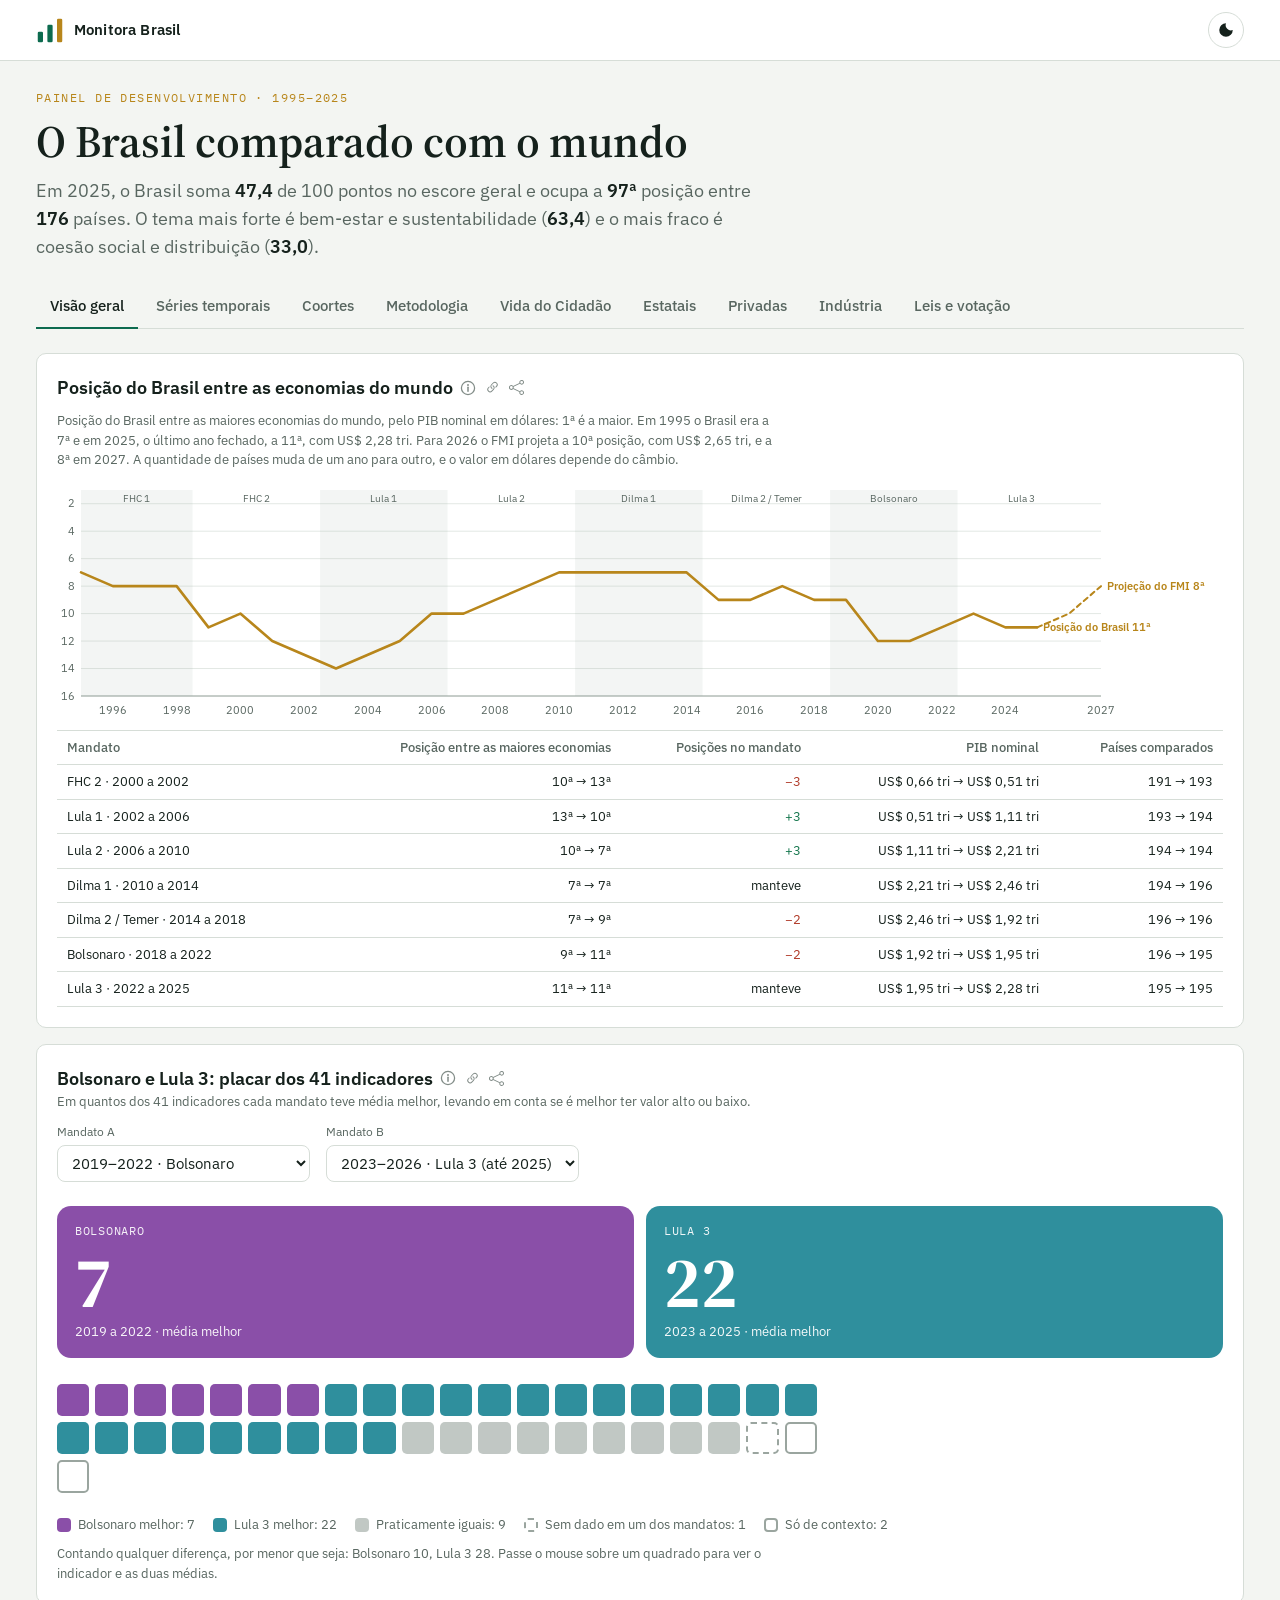
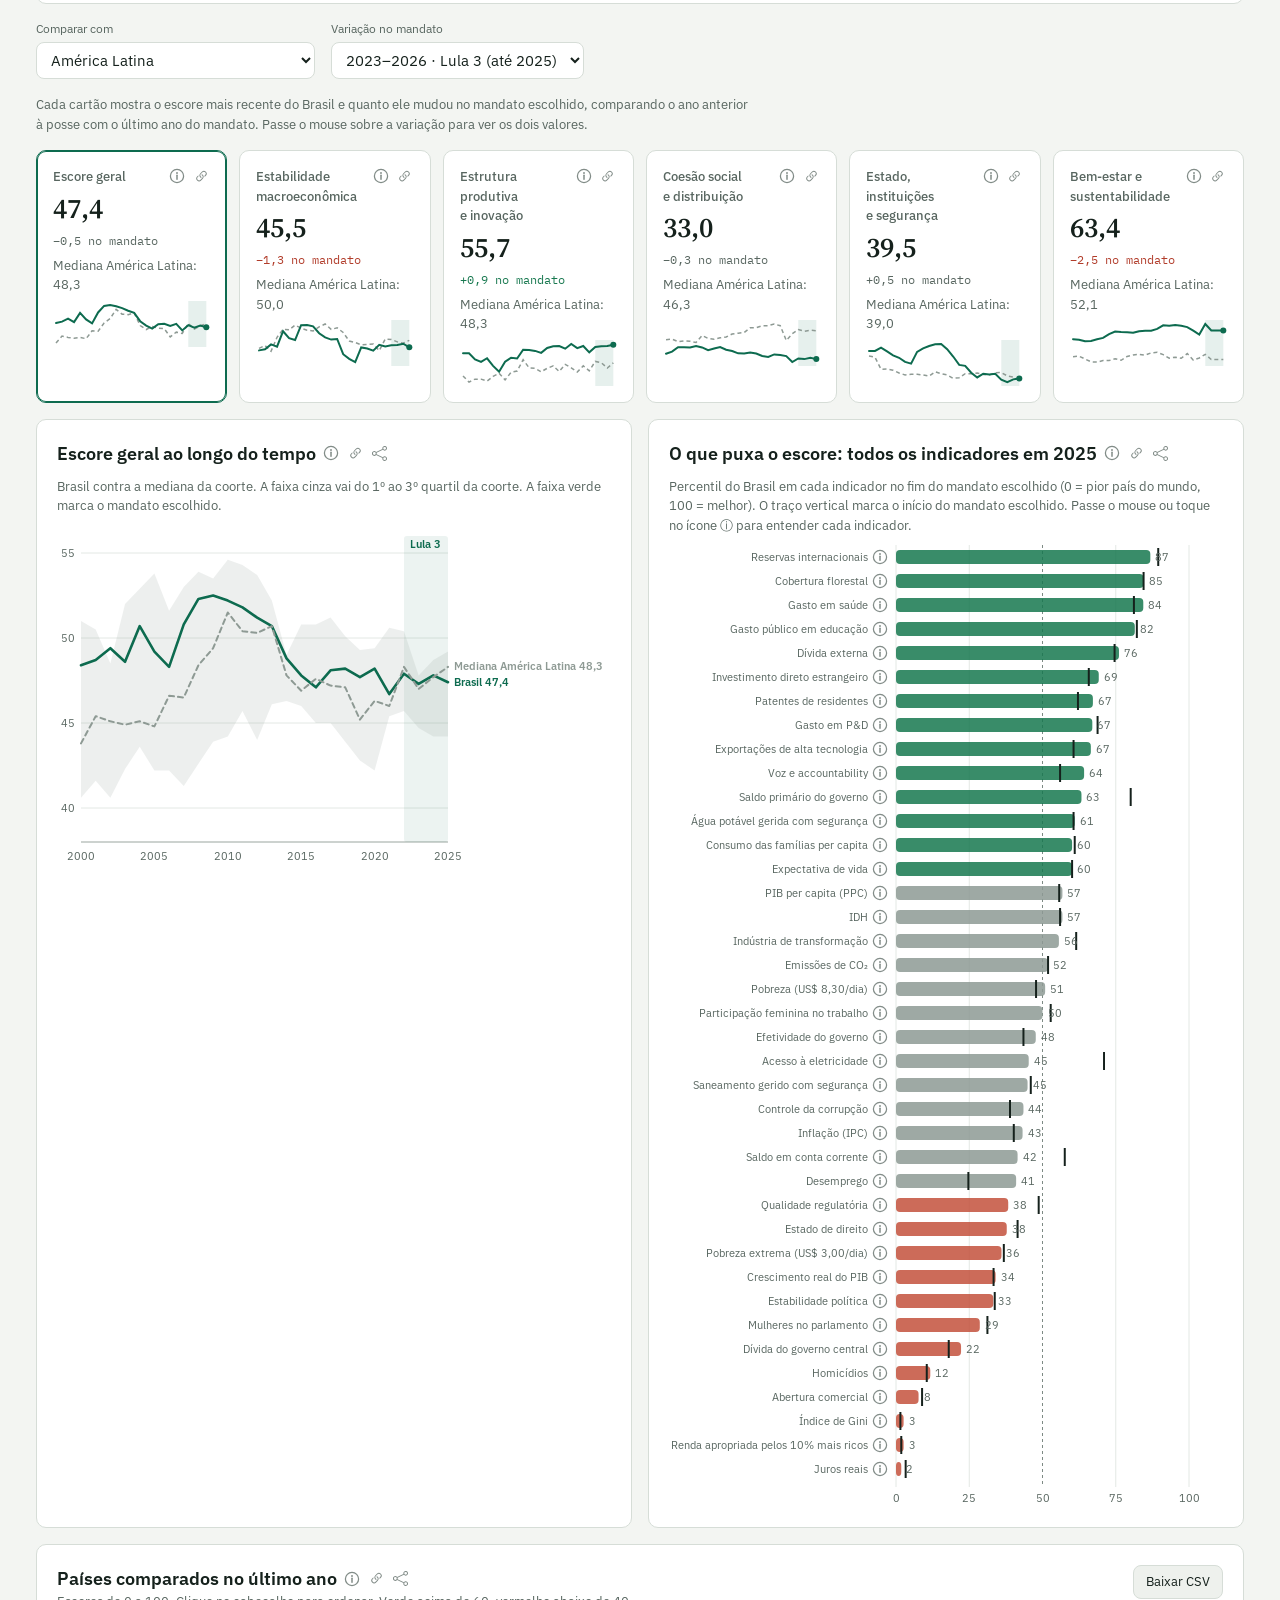
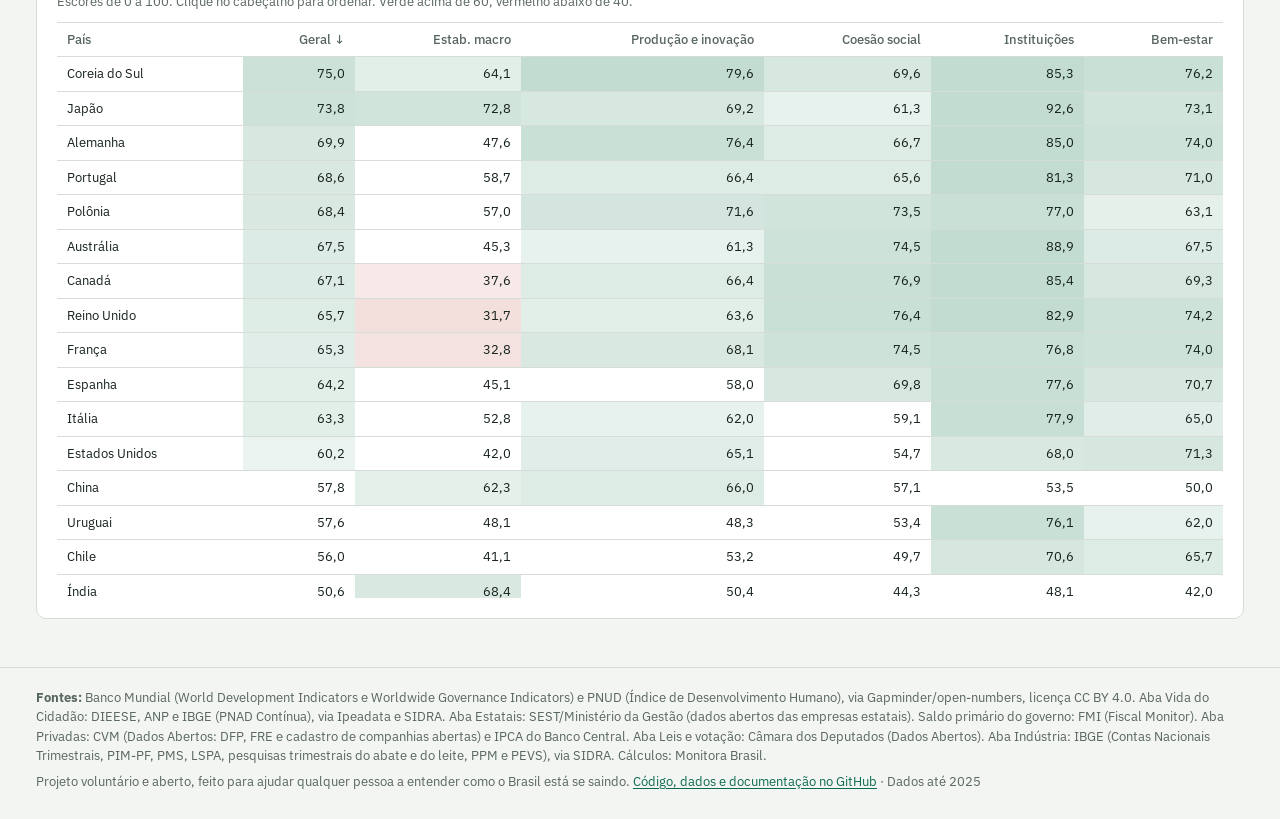
==== site/index.html @ 1fb879a5 "Leis e votação: clicar no nome do projeto também atualiza o cartão de votos (1.39.4) Co-Authored-By:" ====
<!doctype html>
<html lang="pt-BR">
<head>
  <meta charset="utf-8">
  <!-- Google tag (gtag.js) -->
  <script async src="https://www.googletagmanager.com/gtag/js?id=G-8GFHJSPY8T"></script>
  <script>
    window.dataLayer = window.dataLayer || [];
    function gtag(){dataLayer.push(arguments);}
    gtag('js', new Date());

    gtag('config', 'G-8GFHJSPY8T');
  </script>
  <meta name="viewport" content="width=device-width, initial-scale=1">
  <title>Monitora Brasil</title>
  <meta name="description" content="O Brasil comparado com o mundo em 41 indicadores econômicos, sociais, institucionais e ambientais, de 1995 a 2025, com escores por tema, coortes de países e comparação entre mandatos.">
  <meta property="og:title" content="Monitora Brasil">
  <meta property="og:description" content="O Brasil comparado com o mundo em 41 indicadores, de 1995 a 2025.">
  <meta property="og:type" content="website">
  <meta name="theme-color" content="#f3f5f2" media="(prefers-color-scheme: light)">
  <meta name="theme-color" content="#101614" media="(prefers-color-scheme: dark)">
  <link rel="icon" href="assets/favicon.svg" type="image/svg+xml">
  <link rel="preconnect" href="https://fonts.googleapis.com">
  <link rel="preconnect" href="https://fonts.gstatic.com" crossorigin>
  <link rel="stylesheet" href="https://fonts.googleapis.com/css2?family=IBM+Plex+Mono:wght@400;500&family=IBM+Plex+Sans:wght@400;500;600&family=Source+Serif+4:opsz,wght@8..60,400;8..60,600&display=swap">
  <link rel="stylesheet" href="assets/css/styles.css?v=1.39.4">
</head>
<body>
  <a class="skip" href="#conteudo">Pular para o conteúdo</a>

  <header class="topo">
    <div class="wrap topo-in">
      <a class="marca" href="./" aria-label="Monitora Brasil, início">
        <svg viewBox="0 0 32 32" width="28" height="28" aria-hidden="true"><rect x="2" y="18" width="6" height="12" rx="1.5"/><rect x="13" y="10" width="6" height="20" rx="1.5"/><rect x="24" y="3" width="6" height="27" rx="1.5"/></svg>
        <span>Monitora Brasil</span>
      </a>
      <div class="topo-acoes">
        <button class="tema-btn" id="tema-btn" type="button" aria-label="Alternar tema claro e escuro">
          <svg viewBox="0 0 24 24" width="18" height="18" aria-hidden="true"><path d="M12 3a9 9 0 1 0 9 9 7 7 0 0 1-9-9z"/></svg>
        </button>
      </div>
    </div>
  </header>

  <main id="conteudo" class="wrap">
    <section class="abertura" aria-labelledby="titulo">
      <p class="sobretitulo">Painel de desenvolvimento · 1995–2025</p>
      <h1 id="titulo">O Brasil comparado com o mundo</h1>
      <p class="resumo" id="resumo" aria-live="polite"><span class="esqueleto" style="width:32ch"></span></p>
    </section>

    <nav class="abas" role="tablist" aria-label="Seções do painel">
      <button class="aba" role="tab" id="aba-visao" aria-controls="visao" data-page="visao" aria-selected="true">Visão geral</button>
      <button class="aba" role="tab" id="aba-series" aria-controls="series" data-page="series" aria-selected="false">Séries temporais</button>
      <button class="aba" role="tab" id="aba-coortes" aria-controls="coortes" data-page="coortes" aria-selected="false">Coortes</button>
      <button class="aba" role="tab" id="aba-metodo" aria-controls="metodo" data-page="metodo" aria-selected="false">Metodologia</button>
      <button class="aba" role="tab" id="aba-vida" aria-controls="vida" data-page="vida" aria-selected="false">Vida do Cidadão</button>
      <button class="aba" role="tab" id="aba-estatais" aria-controls="estatais" data-page="estatais" aria-selected="false">Estatais</button>
      <button class="aba" role="tab" id="aba-empresas" aria-controls="empresas" data-page="empresas" aria-selected="false">Privadas</button>
      <button class="aba" role="tab" id="aba-industria" aria-controls="industria" data-page="industria" aria-selected="false">Indústria</button>
      <button class="aba" role="tab" id="aba-leis" aria-controls="leis" data-page="leis" aria-selected="false">Leis e votação</button>
    </nav>

    <div class="erro" id="erro" hidden role="alert"></div>

    <!-- VISÃO GERAL -->
    <section class="pagina" id="visao" role="tabpanel" aria-labelledby="aba-visao">
      <article class="card" id="posicao" data-ctx="nenhum">
        <div class="titulo-info"><h2>Posição do Brasil entre as economias do mundo</h2><button class="info-btn" type="button" data-info-card="posicao" aria-label="Como ler: posição do Brasil entre as economias do mundo"><svg class="ico-info" viewBox="0 0 16 16" width="16" height="16" aria-hidden="true" focusable="false"><circle cx="8" cy="8" r="6.6" fill="none" stroke="currentColor" stroke-width="1.25"/><path d="M8 7.3v3.9" stroke="currentColor" stroke-width="1.5" stroke-linecap="round"/><circle cx="8" cy="4.95" r=".95" fill="currentColor"/></svg></button><button class="info-btn fonte-btn" type="button" data-fonte="economias" aria-label="Fonte original dos dados"><svg class="ico-link" xmlns="http://www.w3.org/2000/svg" width="16" height="16" fill="currentColor" viewBox="0 0 16 16" aria-hidden="true" focusable="false"><path d="M4.715 6.542 3.343 7.914a3 3 0 1 0 4.243 4.243l1.828-1.829A3 3 0 0 0 8.586 5.5L8 6.086a1 1 0 0 0-.154.199 2 2 0 0 1 .861 3.337L6.88 11.45a2 2 0 1 1-2.83-2.83l.793-.792a4 4 0 0 1-.128-1.287z"/><path d="M6.586 4.672A3 3 0 0 0 7.414 9.5l.775-.776a2 2 0 0 1-.896-3.346L9.12 3.55a2 2 0 1 1 2.83 2.83l-.793.792c.112.42.155.855.128 1.287l1.372-1.372a3 3 0 1 0-4.243-4.243z"/></svg></button></div>
        <p class="nota" id="pos-nota"></p>
                <div class="grafico" id="pos-chart-econ"></div>
        <div class="tabela-box">
          <table id="pos-table">
            <thead><tr>
              <th scope="col">Mandato</th>
              <th scope="col">Posição entre as maiores economias</th><th scope="col">Posições no mandato</th>
              <th scope="col">PIB nominal</th>
              <th scope="col" class="some-p">Países comparados</th>
            </tr></thead>
            <tbody></tbody>
          </table>
        </div>
      </article>

      <article class="card placar" id="placar" data-ctx="proprio">
        <div class="card-topo">
          <div>
            <div class="titulo-info"><h2 id="pl-titulo">Placar entre mandatos</h2><button class="info-btn" type="button" data-info-card="placar" aria-label="Como ler: placar entre mandatos"><svg class="ico-info" viewBox="0 0 16 16" width="16" height="16" aria-hidden="true" focusable="false"><circle cx="8" cy="8" r="6.6" fill="none" stroke="currentColor" stroke-width="1.25"/><path d="M8 7.3v3.9" stroke="currentColor" stroke-width="1.5" stroke-linecap="round"/><circle cx="8" cy="4.95" r=".95" fill="currentColor"/></svg></button><button class="info-btn fonte-btn" type="button" data-fonte="bases" aria-label="Fonte original dos dados"><svg class="ico-link" xmlns="http://www.w3.org/2000/svg" width="16" height="16" fill="currentColor" viewBox="0 0 16 16" aria-hidden="true" focusable="false"><path d="M4.715 6.542 3.343 7.914a3 3 0 1 0 4.243 4.243l1.828-1.829A3 3 0 0 0 8.586 5.5L8 6.086a1 1 0 0 0-.154.199 2 2 0 0 1 .861 3.337L6.88 11.45a2 2 0 1 1-2.83-2.83l.793-.792a4 4 0 0 1-.128-1.287z"/><path d="M6.586 4.672A3 3 0 0 0 7.414 9.5l.775-.776a2 2 0 0 1-.896-3.346L9.12 3.55a2 2 0 1 1 2.83 2.83l-.793.792c.112.42.155.855.128 1.287l1.372-1.372a3 3 0 1 0-4.243-4.243z"/></svg></button></div>
            <p class="nota" id="pl-sub">Em quantos dos 41 indicadores cada mandato teve média melhor, levando em conta se é melhor ter valor alto ou baixo.</p>
          </div>
          <div class="controles">
            <label class="ctl">Mandato A <select id="pl-a"></select></label>
            <label class="ctl">Mandato B <select id="pl-b"></select></label>
          </div>
        </div>
        <p class="nota" id="pl-msg" hidden></p>
        <div class="placar-num" id="pl-num"></div>
        <div class="waffle" id="pl-waffle" role="list" aria-label="Os 41 indicadores, um quadrado para cada"></div>
        <div class="waffle-leg" id="pl-leg"></div>
        <p class="nota" id="pl-rodape"></p>
      </article>

      <div class="controles">
        <label class="ctl">Comparar com
          <select id="v-coorte"></select></label>
        <label class="ctl">Variação no mandato
          <select id="v-mandato"></select></label>
      </div>
      <p class="nota" id="v-nota">Cada cartão mostra o escore mais recente do Brasil e quanto ele mudou no mandato escolhido, comparando o ano anterior à posse com o último ano do mandato. Passe o mouse sobre a variação para ver os dois valores.</p>
      <div class="cartoes" id="cartoes"></div>
      <div class="grade2">
        <article class="card">
          <div class="titulo-info"><h2 id="ev-titulo">Escore ao longo do tempo</h2><button class="info-btn" type="button" data-info-card="evolucao" aria-label="Como ler: escore ao longo do tempo"><svg class="ico-info" viewBox="0 0 16 16" width="16" height="16" aria-hidden="true" focusable="false"><circle cx="8" cy="8" r="6.6" fill="none" stroke="currentColor" stroke-width="1.25"/><path d="M8 7.3v3.9" stroke="currentColor" stroke-width="1.5" stroke-linecap="round"/><circle cx="8" cy="4.95" r=".95" fill="currentColor"/></svg></button><button class="info-btn fonte-btn" type="button" data-fonte="tema" aria-label="Fonte original dos dados"><svg class="ico-link" xmlns="http://www.w3.org/2000/svg" width="16" height="16" fill="currentColor" viewBox="0 0 16 16" aria-hidden="true" focusable="false"><path d="M4.715 6.542 3.343 7.914a3 3 0 1 0 4.243 4.243l1.828-1.829A3 3 0 0 0 8.586 5.5L8 6.086a1 1 0 0 0-.154.199 2 2 0 0 1 .861 3.337L6.88 11.45a2 2 0 1 1-2.83-2.83l.793-.792a4 4 0 0 1-.128-1.287z"/><path d="M6.586 4.672A3 3 0 0 0 7.414 9.5l.775-.776a2 2 0 0 1-.896-3.346L9.12 3.55a2 2 0 1 1 2.83 2.83l-.793.792c.112.42.155.855.128 1.287l1.372-1.372a3 3 0 1 0-4.243-4.243z"/></svg></button></div>
          <p class="nota">Brasil contra a mediana da coorte. A faixa cinza vai do 1º ao 3º quartil da coorte. A faixa verde marca o mandato escolhido.</p>
          <div class="grafico alto" id="ev-chart"></div>
        </article>
        <article class="card">
          <div class="titulo-info"><h2 id="dc-titulo">O que puxa o escore</h2><button class="info-btn" type="button" data-info-card="decomp" aria-label="Como ler: o que puxa o escore"><svg class="ico-info" viewBox="0 0 16 16" width="16" height="16" aria-hidden="true" focusable="false"><circle cx="8" cy="8" r="6.6" fill="none" stroke="currentColor" stroke-width="1.25"/><path d="M8 7.3v3.9" stroke="currentColor" stroke-width="1.5" stroke-linecap="round"/><circle cx="8" cy="4.95" r=".95" fill="currentColor"/></svg></button><button class="info-btn fonte-btn" type="button" data-fonte="tema" aria-label="Fonte original dos dados"><svg class="ico-link" xmlns="http://www.w3.org/2000/svg" width="16" height="16" fill="currentColor" viewBox="0 0 16 16" aria-hidden="true" focusable="false"><path d="M4.715 6.542 3.343 7.914a3 3 0 1 0 4.243 4.243l1.828-1.829A3 3 0 0 0 8.586 5.5L8 6.086a1 1 0 0 0-.154.199 2 2 0 0 1 .861 3.337L6.88 11.45a2 2 0 1 1-2.83-2.83l.793-.792a4 4 0 0 1-.128-1.287z"/><path d="M6.586 4.672A3 3 0 0 0 7.414 9.5l.775-.776a2 2 0 0 1-.896-3.346L9.12 3.55a2 2 0 1 1 2.83 2.83l-.793.792c.112.42.155.855.128 1.287l1.372-1.372a3 3 0 1 0-4.243-4.243z"/></svg></button></div>
          <p class="nota">Percentil do Brasil em cada indicador no fim do mandato escolhido (0 = pior país do mundo, 100 = melhor). O traço vertical marca o início do mandato escolhido.<span class="so-tela"> Passe o mouse ou toque no ícone ⓘ para entender cada indicador.</span></p>
          <div class="grafico" id="dc-chart"></div>
        </article>
      </div>
      <article class="card" data-ctx="nenhum">
        <div class="card-topo">
          <div>
            <div class="titulo-info"><h2>Países comparados no último ano</h2><button class="info-btn" type="button" data-info-card="ranking" aria-label="Como ler: países comparados"><svg class="ico-info" viewBox="0 0 16 16" width="16" height="16" aria-hidden="true" focusable="false"><circle cx="8" cy="8" r="6.6" fill="none" stroke="currentColor" stroke-width="1.25"/><path d="M8 7.3v3.9" stroke="currentColor" stroke-width="1.5" stroke-linecap="round"/><circle cx="8" cy="4.95" r=".95" fill="currentColor"/></svg></button><button class="info-btn fonte-btn" type="button" data-fonte="bases" aria-label="Fonte original dos dados"><svg class="ico-link" xmlns="http://www.w3.org/2000/svg" width="16" height="16" fill="currentColor" viewBox="0 0 16 16" aria-hidden="true" focusable="false"><path d="M4.715 6.542 3.343 7.914a3 3 0 1 0 4.243 4.243l1.828-1.829A3 3 0 0 0 8.586 5.5L8 6.086a1 1 0 0 0-.154.199 2 2 0 0 1 .861 3.337L6.88 11.45a2 2 0 1 1-2.83-2.83l.793-.792a4 4 0 0 1-.128-1.287z"/><path d="M6.586 4.672A3 3 0 0 0 7.414 9.5l.775-.776a2 2 0 0 1-.896-3.346L9.12 3.55a2 2 0 1 1 2.83 2.83l-.793.792c.112.42.155.855.128 1.287l1.372-1.372a3 3 0 1 0-4.243-4.243z"/></svg></button></div>
            <p class="nota">Escores de 0 a 100.<span class="so-tela"> Clique no cabeçalho para ordenar.</span> Verde acima de 60, vermelho abaixo de 40.</p>
          </div>
          <button class="botao" type="button" id="csv-ranking">Baixar CSV</button>
        </div>
        <div class="tabela-box">
          <table id="rank-table">
            <thead><tr>
              <th data-sort="pais" scope="col"><button>País</button></th>
              <th data-sort="geral" scope="col"><button>Geral</button></th>
              <th data-sort="macro" scope="col"><button>Estab. macro</button></th>
              <th data-sort="prod" scope="col"><button>Produção e inovação</button></th>
              <th data-sort="social" scope="col"><button>Coesão social</button></th>
              <th data-sort="inst" scope="col"><button>Instituições</button></th>
              <th data-sort="bem" scope="col"><button>Bem-estar</button></th>
            </tr></thead>
            <tbody></tbody>
          </table>
        </div>
      </article>
    </section>

    <!-- SÉRIES -->
    <section class="pagina" id="series" role="tabpanel" aria-labelledby="aba-series" hidden>
      <div class="controles">
        <div class="ctl"><span class="ctl-rotulo"><label for="s-ind">Indicador</label><button class="info-btn" type="button" data-info-sel="s-ind" aria-label="O que é este indicador? Explicação em linguagem simples"><svg class="ico-info" viewBox="0 0 16 16" width="16" height="16" aria-hidden="true" focusable="false"><circle cx="8" cy="8" r="6.6" fill="none" stroke="currentColor" stroke-width="1.25"/><path d="M8 7.3v3.9" stroke="currentColor" stroke-width="1.5" stroke-linecap="round"/><circle cx="8" cy="4.95" r=".95" fill="currentColor"/></svg></button></span><select id="s-ind"></select></div>
        <label class="ctl">Faixa da coorte <select id="s-banda"></select></label>
        <label class="ctl">De <select id="s-y0"></select></label>
        <label class="ctl">Até <select id="s-y1"></select></label>
      </div>
      <div class="chips" id="s-paises" role="group" aria-label="Países no gráfico"></div>
      <article class="card">
        <div class="card-topo">
          <div>
            <div class="titulo-info"><h2 id="s-titulo">—</h2><button class="info-btn fonte-btn" type="button" data-fonte="ind" aria-label="Fonte original dos dados"><svg class="ico-link" xmlns="http://www.w3.org/2000/svg" width="16" height="16" fill="currentColor" viewBox="0 0 16 16" aria-hidden="true" focusable="false"><path d="M4.715 6.542 3.343 7.914a3 3 0 1 0 4.243 4.243l1.828-1.829A3 3 0 0 0 8.586 5.5L8 6.086a1 1 0 0 0-.154.199 2 2 0 0 1 .861 3.337L6.88 11.45a2 2 0 1 1-2.83-2.83l.793-.792a4 4 0 0 1-.128-1.287z"/><path d="M6.586 4.672A3 3 0 0 0 7.414 9.5l.775-.776a2 2 0 0 1-.896-3.346L9.12 3.55a2 2 0 1 1 2.83 2.83l-.793.792c.112.42.155.855.128 1.287l1.372-1.372a3 3 0 1 0-4.243-4.243z"/></svg></button><button class="info-btn" type="button" data-info-sel="s-ind" aria-label="O que é este indicador? Explicação em linguagem simples"><svg class="ico-info" viewBox="0 0 16 16" width="16" height="16" aria-hidden="true" focusable="false"><circle cx="8" cy="8" r="6.6" fill="none" stroke="currentColor" stroke-width="1.25"/><path d="M8 7.3v3.9" stroke="currentColor" stroke-width="1.5" stroke-linecap="round"/><circle cx="8" cy="4.95" r=".95" fill="currentColor"/></svg></button></div>
            <p class="nota" id="s-nota"></p>
          </div>
          <button class="botao" type="button" id="csv-serie">Baixar CSV</button>
        </div>
        <div class="grafico alto" id="s-chart"></div>
      </article>
      <article class="card">
        <div class="titulo-info"><h2>Comparar dois mandatos presidenciais</h2><button class="info-btn fonte-btn" type="button" data-fonte="ind" aria-label="Fonte original dos dados"><svg class="ico-link" xmlns="http://www.w3.org/2000/svg" width="16" height="16" fill="currentColor" viewBox="0 0 16 16" aria-hidden="true" focusable="false"><path d="M4.715 6.542 3.343 7.914a3 3 0 1 0 4.243 4.243l1.828-1.829A3 3 0 0 0 8.586 5.5L8 6.086a1 1 0 0 0-.154.199 2 2 0 0 1 .861 3.337L6.88 11.45a2 2 0 1 1-2.83-2.83l.793-.792a4 4 0 0 1-.128-1.287z"/><path d="M6.586 4.672A3 3 0 0 0 7.414 9.5l.775-.776a2 2 0 0 1-.896-3.346L9.12 3.55a2 2 0 1 1 2.83 2.83l-.793.792c.112.42.155.855.128 1.287l1.372-1.372a3 3 0 1 0-4.243-4.243z"/></svg></button></div>
        <p class="nota">Cada período é um mandato de quatro anos, de 1º de janeiro do ano seguinte à eleição até o fim do quarto ano. O mandato atual (2023–2026) usa os dados disponíveis até 2025. Tendência é a inclinação da reta de regressão no mandato, em unidades por ano. Para os outros países, os períodos seguem o calendário brasileiro.</p>
        <div class="controles">
          <label class="ctl">Mandato A <select id="p-a"></select></label>
          <label class="ctl">Mandato B <select id="p-b"></select></label>
        </div>
        <p class="nota" id="p-msg" hidden></p>
        <div class="tabela-box">
          <table id="per-table">
            <thead><tr>
              <th scope="col"><span class="th-info">País<button class="info-btn" type="button" data-info-card="p-pais" aria-label="O que é a coluna País?"><svg class="ico-info" viewBox="0 0 16 16" width="16" height="16" aria-hidden="true" focusable="false"><circle cx="8" cy="8" r="6.6" fill="none" stroke="currentColor" stroke-width="1.25"/><path d="M8 7.3v3.9" stroke="currentColor" stroke-width="1.5" stroke-linecap="round"/><circle cx="8" cy="4.95" r=".95" fill="currentColor"/></svg></button></span></th><th scope="col"><span class="th-info">Média A<button class="info-btn" type="button" data-info-card="p-media" aria-label="O que é a coluna Média A?"><svg class="ico-info" viewBox="0 0 16 16" width="16" height="16" aria-hidden="true" focusable="false"><circle cx="8" cy="8" r="6.6" fill="none" stroke="currentColor" stroke-width="1.25"/><path d="M8 7.3v3.9" stroke="currentColor" stroke-width="1.5" stroke-linecap="round"/><circle cx="8" cy="4.95" r=".95" fill="currentColor"/></svg></button></span></th><th scope="col"><span class="th-info">Média B<button class="info-btn" type="button" data-info-card="p-media" aria-label="O que é a coluna Média B?"><svg class="ico-info" viewBox="0 0 16 16" width="16" height="16" aria-hidden="true" focusable="false"><circle cx="8" cy="8" r="6.6" fill="none" stroke="currentColor" stroke-width="1.25"/><path d="M8 7.3v3.9" stroke="currentColor" stroke-width="1.5" stroke-linecap="round"/><circle cx="8" cy="4.95" r=".95" fill="currentColor"/></svg></button></span></th>
              <th scope="col"><span class="th-info"><span id="p-h-var">Variação</span><button class="info-btn" type="button" data-info-card="p-var" aria-label="O que é a coluna Variação?"><svg class="ico-info" viewBox="0 0 16 16" width="16" height="16" aria-hidden="true" focusable="false"><circle cx="8" cy="8" r="6.6" fill="none" stroke="currentColor" stroke-width="1.25"/><path d="M8 7.3v3.9" stroke="currentColor" stroke-width="1.5" stroke-linecap="round"/><circle cx="8" cy="4.95" r=".95" fill="currentColor"/></svg></button></span></th><th scope="col"><span class="th-info">Variação %<button class="info-btn" type="button" data-info-card="p-varpct" aria-label="O que é a coluna Variação %?"><svg class="ico-info" viewBox="0 0 16 16" width="16" height="16" aria-hidden="true" focusable="false"><circle cx="8" cy="8" r="6.6" fill="none" stroke="currentColor" stroke-width="1.25"/><path d="M8 7.3v3.9" stroke="currentColor" stroke-width="1.5" stroke-linecap="round"/><circle cx="8" cy="4.95" r=".95" fill="currentColor"/></svg></button></span></th>
              <th scope="col" class="some-p"><span class="th-info">Mediana B<button class="info-btn" type="button" data-info-card="p-mediana" aria-label="O que é a coluna Mediana B?"><svg class="ico-info" viewBox="0 0 16 16" width="16" height="16" aria-hidden="true" focusable="false"><circle cx="8" cy="8" r="6.6" fill="none" stroke="currentColor" stroke-width="1.25"/><path d="M8 7.3v3.9" stroke="currentColor" stroke-width="1.5" stroke-linecap="round"/><circle cx="8" cy="4.95" r=".95" fill="currentColor"/></svg></button></span></th><th scope="col" class="some-p"><span class="th-info">Desvio B<button class="info-btn" type="button" data-info-card="p-desvio" aria-label="O que é a coluna Desvio B?"><svg class="ico-info" viewBox="0 0 16 16" width="16" height="16" aria-hidden="true" focusable="false"><circle cx="8" cy="8" r="6.6" fill="none" stroke="currentColor" stroke-width="1.25"/><path d="M8 7.3v3.9" stroke="currentColor" stroke-width="1.5" stroke-linecap="round"/><circle cx="8" cy="4.95" r=".95" fill="currentColor"/></svg></button></span></th>
              <th scope="col" class="some-p"><span class="th-info">Tendência A<button class="info-btn" type="button" data-info-card="p-tend" aria-label="O que é a coluna Tendência A?"><svg class="ico-info" viewBox="0 0 16 16" width="16" height="16" aria-hidden="true" focusable="false"><circle cx="8" cy="8" r="6.6" fill="none" stroke="currentColor" stroke-width="1.25"/><path d="M8 7.3v3.9" stroke="currentColor" stroke-width="1.5" stroke-linecap="round"/><circle cx="8" cy="4.95" r=".95" fill="currentColor"/></svg></button></span></th><th scope="col"><span class="th-info">Tendência B<button class="info-btn" type="button" data-info-card="p-tend" aria-label="O que é a coluna Tendência B?"><svg class="ico-info" viewBox="0 0 16 16" width="16" height="16" aria-hidden="true" focusable="false"><circle cx="8" cy="8" r="6.6" fill="none" stroke="currentColor" stroke-width="1.25"/><path d="M8 7.3v3.9" stroke="currentColor" stroke-width="1.5" stroke-linecap="round"/><circle cx="8" cy="4.95" r=".95" fill="currentColor"/></svg></button></span></th>
            </tr></thead>
            <tbody></tbody>
          </table>
        </div>
      </article>
    </section>

    <!-- COORTES -->
    <section class="pagina" id="coortes" role="tabpanel" aria-labelledby="aba-coortes" hidden>
      <div class="controles">
        <div class="ctl"><span class="ctl-rotulo"><label for="c-ind">Indicador</label><button class="info-btn" type="button" data-info-sel="c-ind" aria-label="O que é este indicador? Explicação em linguagem simples"><svg class="ico-info" viewBox="0 0 16 16" width="16" height="16" aria-hidden="true" focusable="false"><circle cx="8" cy="8" r="6.6" fill="none" stroke="currentColor" stroke-width="1.25"/><path d="M8 7.3v3.9" stroke="currentColor" stroke-width="1.5" stroke-linecap="round"/><circle cx="8" cy="4.95" r=".95" fill="currentColor"/></svg></button></span><select id="c-ind"></select></div>
        <label class="ctl">Ano <select id="c-ano"></select></label>
      </div>

      <article class="card">
        <div class="titulo-info"><h2 id="c-titulo">—</h2><button class="info-btn" type="button" data-info-sel="c-ind" aria-label="O que é este indicador? Explicação em linguagem simples"><svg class="ico-info" viewBox="0 0 16 16" width="16" height="16" aria-hidden="true" focusable="false"><circle cx="8" cy="8" r="6.6" fill="none" stroke="currentColor" stroke-width="1.25"/><path d="M8 7.3v3.9" stroke="currentColor" stroke-width="1.5" stroke-linecap="round"/><circle cx="8" cy="4.95" r=".95" fill="currentColor"/></svg></button><button class="info-btn fonte-btn" type="button" data-fonte="ind" aria-label="Fonte original dos dados"><svg class="ico-link" xmlns="http://www.w3.org/2000/svg" width="16" height="16" fill="currentColor" viewBox="0 0 16 16" aria-hidden="true" focusable="false"><path d="M4.715 6.542 3.343 7.914a3 3 0 1 0 4.243 4.243l1.828-1.829A3 3 0 0 0 8.586 5.5L8 6.086a1 1 0 0 0-.154.199 2 2 0 0 1 .861 3.337L6.88 11.45a2 2 0 1 1-2.83-2.83l.793-.792a4 4 0 0 1-.128-1.287z"/><path d="M6.586 4.672A3 3 0 0 0 7.414 9.5l.775-.776a2 2 0 0 1-.896-3.346L9.12 3.55a2 2 0 1 1 2.83 2.83l-.793.792c.112.42.155.855.128 1.287l1.372-1.372a3 3 0 1 0-4.243-4.243z"/></svg></button></div>
        <p class="nota" id="c-sentido"></p>
        <div class="titulo-info sub"><h3>Posição do Brasil em cada grupo</h3><button class="info-btn" type="button" data-info-card="regua" aria-label="Como ler: posição do Brasil em cada grupo"><svg class="ico-info" viewBox="0 0 16 16" width="16" height="16" aria-hidden="true" focusable="false"><circle cx="8" cy="8" r="6.6" fill="none" stroke="currentColor" stroke-width="1.25"/><path d="M8 7.3v3.9" stroke="currentColor" stroke-width="1.5" stroke-linecap="round"/><circle cx="8" cy="4.95" r=".95" fill="currentColor"/></svg></button></div>
        <p class="nota">Cada barra é o Brasil comparado com um grupo: quantos países daquele grupo o Brasil supera neste indicador, levando em conta se é melhor ter valor alto ou baixo.</p>
        <div class="regua" id="c-regua"></div>
      </article>

      <article class="card">
        <div class="card-topo">
          <div>
            <div class="titulo-info"><h2 id="ct-titulo">Posição do Brasil ao longo do tempo</h2><button class="info-btn" type="button" data-info-card="tempo" aria-label="Como ler: posição do Brasil ao longo do tempo"><svg class="ico-info" viewBox="0 0 16 16" width="16" height="16" aria-hidden="true" focusable="false"><circle cx="8" cy="8" r="6.6" fill="none" stroke="currentColor" stroke-width="1.25"/><path d="M8 7.3v3.9" stroke="currentColor" stroke-width="1.5" stroke-linecap="round"/><circle cx="8" cy="4.95" r=".95" fill="currentColor"/></svg></button><button class="info-btn fonte-btn" type="button" data-fonte="ind" aria-label="Fonte original dos dados"><svg class="ico-link" xmlns="http://www.w3.org/2000/svg" width="16" height="16" fill="currentColor" viewBox="0 0 16 16" aria-hidden="true" focusable="false"><path d="M4.715 6.542 3.343 7.914a3 3 0 1 0 4.243 4.243l1.828-1.829A3 3 0 0 0 8.586 5.5L8 6.086a1 1 0 0 0-.154.199 2 2 0 0 1 .861 3.337L6.88 11.45a2 2 0 1 1-2.83-2.83l.793-.792a4 4 0 0 1-.128-1.287z"/><path d="M6.586 4.672A3 3 0 0 0 7.414 9.5l.775-.776a2 2 0 0 1-.896-3.346L9.12 3.55a2 2 0 1 1 2.83 2.83l-.793.792c.112.42.155.855.128 1.287l1.372-1.372a3 3 0 1 0-4.243-4.243z"/></svg></button></div>
            <p class="nota">Cada linha é o Brasil comparado com um grupo: a porcentagem dos países daquele grupo que o Brasil supera, ano a ano. Linha subindo, o Brasil ganhou posições; descendo, perdeu. Acima da linha tracejada (50%), está à frente da maioria do grupo. As faixas marcam os mandatos presidenciais.</p>
          </div>
          <div class="controles">
            <label class="ctl">De <select id="ct-y0"></select></label>
            <label class="ctl">Até <select id="ct-y1"></select></label>
          </div>
        </div>
        <div class="grafico" id="ct-chart"></div>
      </article>

      <article class="card">
        <div class="titulo-info"><h2>Os países de cada grupo</h2><button class="info-btn" type="button" data-info-card="pontos" aria-label="Como ler: os países de cada grupo"><svg class="ico-info" viewBox="0 0 16 16" width="16" height="16" aria-hidden="true" focusable="false"><circle cx="8" cy="8" r="6.6" fill="none" stroke="currentColor" stroke-width="1.25"/><path d="M8 7.3v3.9" stroke="currentColor" stroke-width="1.5" stroke-linecap="round"/><circle cx="8" cy="4.95" r=".95" fill="currentColor"/></svg></button><button class="info-btn fonte-btn" type="button" data-fonte="ind" aria-label="Fonte original dos dados"><svg class="ico-link" xmlns="http://www.w3.org/2000/svg" width="16" height="16" fill="currentColor" viewBox="0 0 16 16" aria-hidden="true" focusable="false"><path d="M4.715 6.542 3.343 7.914a3 3 0 1 0 4.243 4.243l1.828-1.829A3 3 0 0 0 8.586 5.5L8 6.086a1 1 0 0 0-.154.199 2 2 0 0 1 .861 3.337L6.88 11.45a2 2 0 1 1-2.83-2.83l.793-.792a4 4 0 0 1-.128-1.287z"/><path d="M6.586 4.672A3 3 0 0 0 7.414 9.5l.775-.776a2 2 0 0 1-.896-3.346L9.12 3.55a2 2 0 1 1 2.83 2.83l-.793.792c.112.42.155.855.128 1.287l1.372-1.372a3 3 0 1 0-4.243-4.243z"/></svg></button></div>
        <p class="nota">Cada ponto é um país, todos na mesma escala. O Brasil está em verde.<span class="so-tela"> Passe o mouse ou toque num ponto para ver o valor.</span></p>
        <div class="grafico" id="c-pontos"></div>
      </article>

      <div class="grade2">
        <article class="card">
          <div class="titulo-info"><h2>Onde o Brasil cai no mundo</h2><button class="info-btn" type="button" data-info-card="hist-mundo" aria-label="Como ler: onde o Brasil cai no mundo"><svg class="ico-info" viewBox="0 0 16 16" width="16" height="16" aria-hidden="true" focusable="false"><circle cx="8" cy="8" r="6.6" fill="none" stroke="currentColor" stroke-width="1.25"/><path d="M8 7.3v3.9" stroke="currentColor" stroke-width="1.5" stroke-linecap="round"/><circle cx="8" cy="4.95" r=".95" fill="currentColor"/></svg></button><button class="info-btn fonte-btn" type="button" data-fonte="ind" aria-label="Fonte original dos dados"><svg class="ico-link" xmlns="http://www.w3.org/2000/svg" width="16" height="16" fill="currentColor" viewBox="0 0 16 16" aria-hidden="true" focusable="false"><path d="M4.715 6.542 3.343 7.914a3 3 0 1 0 4.243 4.243l1.828-1.829A3 3 0 0 0 8.586 5.5L8 6.086a1 1 0 0 0-.154.199 2 2 0 0 1 .861 3.337L6.88 11.45a2 2 0 1 1-2.83-2.83l.793-.792a4 4 0 0 1-.128-1.287z"/><path d="M6.586 4.672A3 3 0 0 0 7.414 9.5l.775-.776a2 2 0 0 1-.896-3.346L9.12 3.55a2 2 0 1 1 2.83 2.83l-.793.792c.112.42.155.855.128 1.287l1.372-1.372a3 3 0 1 0-4.243-4.243z"/></svg></button></div>
          <p class="nota">Cada barra conta quantos países do mundo estão naquela faixa de valor. A barra verde é a faixa do Brasil.</p>
          <div class="grafico" id="c-hist-mundo"></div>
        </article>
        <article class="card">
          <div class="titulo-info"><h2>Entre os países de renda média-alta</h2><button class="info-btn" type="button" data-info-card="hist-umic" aria-label="Como ler: entre os países de renda média-alta"><svg class="ico-info" viewBox="0 0 16 16" width="16" height="16" aria-hidden="true" focusable="false"><circle cx="8" cy="8" r="6.6" fill="none" stroke="currentColor" stroke-width="1.25"/><path d="M8 7.3v3.9" stroke="currentColor" stroke-width="1.5" stroke-linecap="round"/><circle cx="8" cy="4.95" r=".95" fill="currentColor"/></svg></button><button class="info-btn fonte-btn" type="button" data-fonte="ind" aria-label="Fonte original dos dados"><svg class="ico-link" xmlns="http://www.w3.org/2000/svg" width="16" height="16" fill="currentColor" viewBox="0 0 16 16" aria-hidden="true" focusable="false"><path d="M4.715 6.542 3.343 7.914a3 3 0 1 0 4.243 4.243l1.828-1.829A3 3 0 0 0 8.586 5.5L8 6.086a1 1 0 0 0-.154.199 2 2 0 0 1 .861 3.337L6.88 11.45a2 2 0 1 1-2.83-2.83l.793-.792a4 4 0 0 1-.128-1.287z"/><path d="M6.586 4.672A3 3 0 0 0 7.414 9.5l.775-.776a2 2 0 0 1-.896-3.346L9.12 3.55a2 2 0 1 1 2.83 2.83l-.793.792c.112.42.155.855.128 1.287l1.372-1.372a3 3 0 1 0-4.243-4.243z"/></svg></button></div>
          <p class="nota">O mesmo, só com os países que o Banco Mundial classifica como renda média-alta, o grupo do Brasil.</p>
          <div class="grafico" id="c-hist-umic"></div>
        </article>
      </div>

      <article class="card">
        <div class="titulo-info"><h2 id="cs-titulo">Escore por grupo</h2><button class="info-btn" type="button" data-info-card="escore" aria-label="Como ler: escore por grupo"><svg class="ico-info" viewBox="0 0 16 16" width="16" height="16" aria-hidden="true" focusable="false"><circle cx="8" cy="8" r="6.6" fill="none" stroke="currentColor" stroke-width="1.25"/><path d="M8 7.3v3.9" stroke="currentColor" stroke-width="1.5" stroke-linecap="round"/><circle cx="8" cy="4.95" r=".95" fill="currentColor"/></svg></button><button class="info-btn fonte-btn" type="button" data-fonte="cstema" aria-label="Fonte original dos dados"><svg class="ico-link" xmlns="http://www.w3.org/2000/svg" width="16" height="16" fill="currentColor" viewBox="0 0 16 16" aria-hidden="true" focusable="false"><path d="M4.715 6.542 3.343 7.914a3 3 0 1 0 4.243 4.243l1.828-1.829A3 3 0 0 0 8.586 5.5L8 6.086a1 1 0 0 0-.154.199 2 2 0 0 1 .861 3.337L6.88 11.45a2 2 0 1 1-2.83-2.83l.793-.792a4 4 0 0 1-.128-1.287z"/><path d="M6.586 4.672A3 3 0 0 0 7.414 9.5l.775-.776a2 2 0 0 1-.896-3.346L9.12 3.55a2 2 0 1 1 2.83 2.83l-.793.792c.112.42.155.855.128 1.287l1.372-1.372a3 3 0 1 0-4.243-4.243z"/></svg></button></div>
        <div class="controles"><label class="ctl">Tema <select id="cs-tema"></select></label></div>
        <div class="titulo-info sub"><h3>Posição do Brasil em cada grupo</h3><button class="info-btn" type="button" data-info-card="regua-escore" aria-label="Como ler: posição do Brasil no escore"><svg class="ico-info" viewBox="0 0 16 16" width="16" height="16" aria-hidden="true" focusable="false"><circle cx="8" cy="8" r="6.6" fill="none" stroke="currentColor" stroke-width="1.25"/><path d="M8 7.3v3.9" stroke="currentColor" stroke-width="1.5" stroke-linecap="round"/><circle cx="8" cy="4.95" r=".95" fill="currentColor"/></svg></button></div>
        <div class="regua" id="cs-regua"></div>
        <div class="titulo-info sub"><h3>Os países de cada grupo</h3><button class="info-btn" type="button" data-info-card="pontos-escore" aria-label="Como ler: escore dos países de cada grupo"><svg class="ico-info" viewBox="0 0 16 16" width="16" height="16" aria-hidden="true" focusable="false"><circle cx="8" cy="8" r="6.6" fill="none" stroke="currentColor" stroke-width="1.25"/><path d="M8 7.3v3.9" stroke="currentColor" stroke-width="1.5" stroke-linecap="round"/><circle cx="8" cy="4.95" r=".95" fill="currentColor"/></svg></button></div>
        <div class="grafico" id="cs-pontos"></div>
      </article>

      <article class="card">
        <div class="card-topo">
          <div>
            <div class="titulo-info"><h2>Estatísticas de cada grupo</h2><button class="info-btn" type="button" data-info-card="estatisticas" aria-label="Como ler: estatísticas de cada grupo"><svg class="ico-info" viewBox="0 0 16 16" width="16" height="16" aria-hidden="true" focusable="false"><circle cx="8" cy="8" r="6.6" fill="none" stroke="currentColor" stroke-width="1.25"/><path d="M8 7.3v3.9" stroke="currentColor" stroke-width="1.5" stroke-linecap="round"/><circle cx="8" cy="4.95" r=".95" fill="currentColor"/></svg></button><button class="info-btn fonte-btn" type="button" data-fonte="ind" aria-label="Fonte original dos dados"><svg class="ico-link" xmlns="http://www.w3.org/2000/svg" width="16" height="16" fill="currentColor" viewBox="0 0 16 16" aria-hidden="true" focusable="false"><path d="M4.715 6.542 3.343 7.914a3 3 0 1 0 4.243 4.243l1.828-1.829A3 3 0 0 0 8.586 5.5L8 6.086a1 1 0 0 0-.154.199 2 2 0 0 1 .861 3.337L6.88 11.45a2 2 0 1 1-2.83-2.83l.793-.792a4 4 0 0 1-.128-1.287z"/><path d="M6.586 4.672A3 3 0 0 0 7.414 9.5l.775-.776a2 2 0 0 1-.896-3.346L9.12 3.55a2 2 0 1 1 2.83 2.83l-.793.792c.112.42.155.855.128 1.287l1.372-1.372a3 3 0 1 0-4.243-4.243z"/></svg></button></div>
            <p class="nota">Medidas de tendência central e dispersão para o indicador e o ano escolhidos. "Z do Brasil" é quantos desvios-padrão o Brasil está acima (+) ou abaixo (−) da média do grupo.</p>
          </div>
          <button class="botao" type="button" id="c-box-btn" aria-expanded="false" aria-controls="c-box-area">Ver box plot</button>
        </div>
        <div id="c-box-area" hidden>
          <p class="nota">Box plot: a caixa vai do 1º ao 3º quartil (a metade central do grupo), o traço é a mediana, o losango é a média, as hastes vão do mínimo ao máximo e o ponto verde é o Brasil.</p>
          <div class="grafico" id="c-box"></div>
        </div>
        <div class="tabela-box">
          <table id="c-table">
            <thead><tr>
              <th scope="col">Grupo</th><th scope="col">Países</th><th scope="col">Média</th><th scope="col">Mediana</th><th scope="col">Desvio</th>
              <th scope="col" class="some-p">1º quartil</th><th scope="col" class="some-p">3º quartil</th>
              <th scope="col" class="some-p">Mínimo</th><th scope="col" class="some-p">Máximo</th>
              <th scope="col">Brasil</th><th scope="col">Z do Brasil</th>
            </tr></thead>
            <tbody></tbody>
          </table>
        </div>
      </article>
    </section>

    <!-- VIDA DO CIDADÃO -->
    <section class="pagina" id="vida" role="tabpanel" aria-labelledby="aba-vida" hidden>
      <p class="nota">Quanto custa viver no Brasil: comida, combustível, gás de cozinha e as categorias de consumo da inflação oficial (roupas, eletrodomésticos, automóveis, remédios, escola e outras), comparados com a renda das pessoas. Os preços são médias nacionais e podem ser corrigidos pela inflação, para comparar anos diferentes.</p>

      <article class="card" data-ctx="nenhum">
        <div class="titulo-info"><h2 id="cb-hoje-titulo">Quanto custa hoje</h2><button class="info-btn" type="button" data-info-card="cb-hoje" aria-label="Como ler: Quanto custa hoje"><svg class="ico-info" viewBox="0 0 16 16" width="16" height="16" aria-hidden="true" focusable="false"><circle cx="8" cy="8" r="6.6" fill="none" stroke="currentColor" stroke-width="1.25"/><path d="M8 7.3v3.9" stroke="currentColor" stroke-width="1.5" stroke-linecap="round"/><circle cx="8" cy="4.95" r=".95" fill="currentColor"/></svg></button><button class="info-btn fonte-btn" type="button" data-fonte="fonte:precos" aria-label="Fonte original dos dados"><svg class="ico-link" xmlns="http://www.w3.org/2000/svg" width="16" height="16" fill="currentColor" viewBox="0 0 16 16" aria-hidden="true" focusable="false"><path d="M4.715 6.542 3.343 7.914a3 3 0 1 0 4.243 4.243l1.828-1.829A3 3 0 0 0 8.586 5.5L8 6.086a1 1 0 0 0-.154.199 2 2 0 0 1 .861 3.337L6.88 11.45a2 2 0 1 1-2.83-2.83l.793-.792a4 4 0 0 1-.128-1.287z"/><path d="M6.586 4.672A3 3 0 0 0 7.414 9.5l.775-.776a2 2 0 0 1-.896-3.346L9.12 3.55a2 2 0 1 1 2.83 2.83l-.793.792c.112.42.155.855.128 1.287l1.372-1.372a3 3 0 1 0-4.243-4.243z"/></svg></button></div>
        <p class="nota" id="cb-hoje-nota"></p>
        <div class="cb-tiles" id="cb-tiles"></div>

        <div class="titulo-info sub"><h3>Médias por mandato presidencial</h3><button class="info-btn" type="button" data-info-card="cb-mandatos" aria-label="Como ler: médias por mandato presidencial"><svg class="ico-info" viewBox="0 0 16 16" width="16" height="16" aria-hidden="true" focusable="false"><circle cx="8" cy="8" r="6.6" fill="none" stroke="currentColor" stroke-width="1.25"/><path d="M8 7.3v3.9" stroke="currentColor" stroke-width="1.5" stroke-linecap="round"/><circle cx="8" cy="4.95" r=".95" fill="currentColor"/></svg></button></div>
        <p class="nota" id="cb-mand-nota"></p>
        <div class="controles">
          <label class="ctl">Mandato A <select id="cb-ma"></select></label>
          <label class="ctl">Mandato B <select id="cb-mb"></select></label>
        </div>
        <p class="nota" id="cb-mand-msg" hidden></p>
        <div class="tabela-box">
          <table id="cb-mand-table">
            <thead><tr>
              <th scope="col">Item</th>
              <th scope="col" id="cb-th-a">Média A</th><th scope="col" id="cb-th-b">Média B</th>
              <th scope="col" class="some-p">Variação</th><th scope="col">Variação %</th>
              <th scope="col" id="cb-th-sa">1 salário mínimo em A</th>
              <th scope="col" id="cb-th-sb">1 salário mínimo em B</th>
            </tr></thead>
            <tbody></tbody>
          </table>
        </div>
      </article>

      <article class="card">
        <div class="card-topo">
          <div>
            <div class="titulo-info"><h2 id="cb-serie-titulo">Preço ao longo do tempo</h2><button class="info-btn" type="button" data-info-card="cb-serie" aria-label="Como ler: Preço ao longo do tempo"><svg class="ico-info" viewBox="0 0 16 16" width="16" height="16" aria-hidden="true" focusable="false"><circle cx="8" cy="8" r="6.6" fill="none" stroke="currentColor" stroke-width="1.25"/><path d="M8 7.3v3.9" stroke="currentColor" stroke-width="1.5" stroke-linecap="round"/><circle cx="8" cy="4.95" r=".95" fill="currentColor"/></svg></button><button class="info-btn fonte-btn" type="button" data-fonte="fonte:precos" aria-label="Fonte original dos dados"><svg class="ico-link" xmlns="http://www.w3.org/2000/svg" width="16" height="16" fill="currentColor" viewBox="0 0 16 16" aria-hidden="true" focusable="false"><path d="M4.715 6.542 3.343 7.914a3 3 0 1 0 4.243 4.243l1.828-1.829A3 3 0 0 0 8.586 5.5L8 6.086a1 1 0 0 0-.154.199 2 2 0 0 1 .861 3.337L6.88 11.45a2 2 0 1 1-2.83-2.83l.793-.792a4 4 0 0 1-.128-1.287z"/><path d="M6.586 4.672A3 3 0 0 0 7.414 9.5l.775-.776a2 2 0 0 1-.896-3.346L9.12 3.55a2 2 0 1 1 2.83 2.83l-.793.792c.112.42.155.855.128 1.287l1.372-1.372a3 3 0 1 0-4.243-4.243z"/></svg></button></div>
            <p class="nota" id="cb-serie-nota"></p>
          </div>
          <div class="controles">
            <label class="ctl">Item <select id="cb-item"></select></label>
            <label class="ctl">Desde <select id="cb-y0"></select></label>
          </div>
        </div>
        <label class="ctl-check"><input type="checkbox" id="cb-real" checked> Corrigir pela inflação, em preços de hoje</label>
        <div class="grafico alto" id="cb-chart"></div>
      </article>

      <article class="card">
        <div class="titulo-info"><h2 id="cb-poder-titulo">Quanto um salário mínimo compra</h2><button class="info-btn" type="button" data-info-card="cb-poder" aria-label="Como ler: Quanto um salário mínimo compra"><svg class="ico-info" viewBox="0 0 16 16" width="16" height="16" aria-hidden="true" focusable="false"><circle cx="8" cy="8" r="6.6" fill="none" stroke="currentColor" stroke-width="1.25"/><path d="M8 7.3v3.9" stroke="currentColor" stroke-width="1.5" stroke-linecap="round"/><circle cx="8" cy="4.95" r=".95" fill="currentColor"/></svg></button><button class="info-btn fonte-btn" type="button" data-fonte="fonte:precos" aria-label="Fonte original dos dados"><svg class="ico-link" xmlns="http://www.w3.org/2000/svg" width="16" height="16" fill="currentColor" viewBox="0 0 16 16" aria-hidden="true" focusable="false"><path d="M4.715 6.542 3.343 7.914a3 3 0 1 0 4.243 4.243l1.828-1.829A3 3 0 0 0 8.586 5.5L8 6.086a1 1 0 0 0-.154.199 2 2 0 0 1 .861 3.337L6.88 11.45a2 2 0 1 1-2.83-2.83l.793-.792a4 4 0 0 1-.128-1.287z"/><path d="M6.586 4.672A3 3 0 0 0 7.414 9.5l.775-.776a2 2 0 0 1-.896-3.346L9.12 3.55a2 2 0 1 1 2.83 2.83l-.793.792c.112.42.155.855.128 1.287l1.372-1.372a3 3 0 1 0-4.243-4.243z"/></svg></button></div>
        <p class="nota" id="cb-poder-nota"></p>
        <div class="grafico" id="cb-poder"></div>
      </article>

      <article class="card" data-ctx="nenhum">
        <div class="titulo-info"><h2>Inflação por categoria de consumo</h2><button class="info-btn" type="button" data-info-card="ic-tabela" aria-label="Como ler: Inflação por categoria de consumo"><svg class="ico-info" viewBox="0 0 16 16" width="16" height="16" aria-hidden="true" focusable="false"><circle cx="8" cy="8" r="6.6" fill="none" stroke="currentColor" stroke-width="1.25"/><path d="M8 7.3v3.9" stroke="currentColor" stroke-width="1.5" stroke-linecap="round"/><circle cx="8" cy="4.95" r=".95" fill="currentColor"/></svg></button><button class="info-btn fonte-btn" type="button" data-fonte="fonte:ipca" aria-label="Fonte original dos dados"><svg class="ico-link" xmlns="http://www.w3.org/2000/svg" width="16" height="16" fill="currentColor" viewBox="0 0 16 16" aria-hidden="true" focusable="false"><path d="M4.715 6.542 3.343 7.914a3 3 0 1 0 4.243 4.243l1.828-1.829A3 3 0 0 0 8.586 5.5L8 6.086a1 1 0 0 0-.154.199 2 2 0 0 1 .861 3.337L6.88 11.45a2 2 0 1 1-2.83-2.83l.793-.792a4 4 0 0 1-.128-1.287z"/><path d="M6.586 4.672A3 3 0 0 0 7.414 9.5l.775-.776a2 2 0 0 1-.896-3.346L9.12 3.55a2 2 0 1 1 2.83 2.83l-.793.792c.112.42.155.855.128 1.287l1.372-1.372a3 3 0 1 0-4.243-4.243z"/></svg></button></div>
        <p class="nota" id="ic-nota"></p>
        <div class="controles">
          <label class="ctl">Mandato A <select id="ic-ma"></select></label>
          <label class="ctl">Mandato B <select id="ic-mb"></select></label>
          <label class="ctl">Mostrar <select id="ic-nivel"><option value="todos">grupos e itens</option><option value="grupo">só os 9 grupos</option></select></label>
        </div>
        <p class="nota" id="ic-msg" hidden></p>
        <ul class="ic-leg">
          <li><b>Quanto o preço subiu:</b> <span class="bom">verde</span> = subiu menos que a inflação geral; <span class="ruim">vermelho</span> = subiu mais.</li>
          <li><b>Salário mínimo compra a mais:</b> <span class="bom">verde, positivo</span> = no fim do mandato o salário mínimo comprava mais daquilo do que no início; <span class="ruim">vermelho, negativo</span> = comprava menos.</li>
        </ul>
        <div class="tabela-box">
          <table id="ic-table">
            <thead>
              <tr class="ic-grupos">
                <td></td><td class="some-p"></td>
                <th scope="colgroup" colspan="3" class="ic-g-preco">Quanto o preço subiu<span>menor é melhor</span></th>
                <th scope="colgroup" colspan="2" class="ic-g-sm">Quanto um salário mínimo compra a mais<span>maior é melhor</span></th>
              </tr>
              <tr>
                <th scope="col">Categoria</th>
                <th scope="col" class="some-p">Peso no IPCA</th>
                <th scope="col" class="ic-ini-preco">12 meses</th>
                <th scope="col" id="ic-th-a">A</th><th scope="col" id="ic-th-b">B</th>
                <th scope="col" class="ic-ini-sm" id="ic-th-sa">A</th>
                <th scope="col" id="ic-th-sb">B</th>
              </tr>
            </thead>
            <tbody></tbody>
          </table>
        </div>
      </article>

      <article class="card">
        <div class="card-topo">
          <div>
            <div class="titulo-info"><h2 id="ic-serie-titulo">Preços da categoria ao longo do tempo</h2><button class="info-btn" type="button" data-info-card="ic-serie" aria-label="Como ler: Preços da categoria ao longo do tempo"><svg class="ico-info" viewBox="0 0 16 16" width="16" height="16" aria-hidden="true" focusable="false"><circle cx="8" cy="8" r="6.6" fill="none" stroke="currentColor" stroke-width="1.25"/><path d="M8 7.3v3.9" stroke="currentColor" stroke-width="1.5" stroke-linecap="round"/><circle cx="8" cy="4.95" r=".95" fill="currentColor"/></svg></button><button class="info-btn fonte-btn" type="button" data-fonte="fonte:ipca" aria-label="Fonte original dos dados"><svg class="ico-link" xmlns="http://www.w3.org/2000/svg" width="16" height="16" fill="currentColor" viewBox="0 0 16 16" aria-hidden="true" focusable="false"><path d="M4.715 6.542 3.343 7.914a3 3 0 1 0 4.243 4.243l1.828-1.829A3 3 0 0 0 8.586 5.5L8 6.086a1 1 0 0 0-.154.199 2 2 0 0 1 .861 3.337L6.88 11.45a2 2 0 1 1-2.83-2.83l.793-.792a4 4 0 0 1-.128-1.287z"/><path d="M6.586 4.672A3 3 0 0 0 7.414 9.5l.775-.776a2 2 0 0 1-.896-3.346L9.12 3.55a2 2 0 1 1 2.83 2.83l-.793.792c.112.42.155.855.128 1.287l1.372-1.372a3 3 0 1 0-4.243-4.243z"/></svg></button></div>
            <p class="nota" id="ic-serie-nota"></p>
          </div>
          <div class="controles">
            <label class="ctl">Categoria <select id="ic-cat"></select></label>
            <label class="ctl">Desde <select id="ic-y0"></select></label>
          </div>
        </div>
        <div class="grafico alto" id="ic-chart"></div>
      </article>

      <article class="card" data-ctx="nenhum">
        <div class="titulo-info"><h2 id="cb-renda-titulo">Renda e salário mínimo</h2><button class="info-btn" type="button" data-info-card="cb-renda" aria-label="Como ler: Renda e salário mínimo"><svg class="ico-info" viewBox="0 0 16 16" width="16" height="16" aria-hidden="true" focusable="false"><circle cx="8" cy="8" r="6.6" fill="none" stroke="currentColor" stroke-width="1.25"/><path d="M8 7.3v3.9" stroke="currentColor" stroke-width="1.5" stroke-linecap="round"/><circle cx="8" cy="4.95" r=".95" fill="currentColor"/></svg></button><button class="info-btn fonte-btn" type="button" data-fonte="fonte:renda" aria-label="Fonte original dos dados"><svg class="ico-link" xmlns="http://www.w3.org/2000/svg" width="16" height="16" fill="currentColor" viewBox="0 0 16 16" aria-hidden="true" focusable="false"><path d="M4.715 6.542 3.343 7.914a3 3 0 1 0 4.243 4.243l1.828-1.829A3 3 0 0 0 8.586 5.5L8 6.086a1 1 0 0 0-.154.199 2 2 0 0 1 .861 3.337L6.88 11.45a2 2 0 1 1-2.83-2.83l.793-.792a4 4 0 0 1-.128-1.287z"/><path d="M6.586 4.672A3 3 0 0 0 7.414 9.5l.775-.776a2 2 0 0 1-.896-3.346L9.12 3.55a2 2 0 1 1 2.83 2.83l-.793.792c.112.42.155.855.128 1.287l1.372-1.372a3 3 0 1 0-4.243-4.243z"/></svg></button></div>
        <p class="nota" id="cb-renda-nota"></p>
        <div class="grafico" id="cb-renda"></div>
        <h3>Salário mínimo, corrigido pela inflação</h3>
        <p class="nota">Valor do salário mínimo de cada mês, em preços de hoje. Mostra o poder de compra do salário mínimo, e não o valor que aparecia no contracheque.</p>
        <div class="grafico" id="cb-sm"></div>
      </article>

      <article class="card">
        <div class="titulo-info"><h2>Salário mínimo acima da inflação</h2><button class="info-btn" type="button" data-info-card="cb-ganho" aria-label="Como ler: salário mínimo acima da inflação"><svg class="ico-info" viewBox="0 0 16 16" width="16" height="16" aria-hidden="true" focusable="false"><circle cx="8" cy="8" r="6.6" fill="none" stroke="currentColor" stroke-width="1.25"/><path d="M8 7.3v3.9" stroke="currentColor" stroke-width="1.5" stroke-linecap="round"/><circle cx="8" cy="4.95" r=".95" fill="currentColor"/></svg></button><button class="info-btn fonte-btn" type="button" data-fonte="fonte:renda" aria-label="Fonte original dos dados"><svg class="ico-link" xmlns="http://www.w3.org/2000/svg" width="16" height="16" fill="currentColor" viewBox="0 0 16 16" aria-hidden="true" focusable="false"><path d="M4.715 6.542 3.343 7.914a3 3 0 1 0 4.243 4.243l1.828-1.829A3 3 0 0 0 8.586 5.5L8 6.086a1 1 0 0 0-.154.199 2 2 0 0 1 .861 3.337L6.88 11.45a2 2 0 1 1-2.83-2.83l.793-.792a4 4 0 0 1-.128-1.287z"/><path d="M6.586 4.672A3 3 0 0 0 7.414 9.5l.775-.776a2 2 0 0 1-.896-3.346L9.12 3.55a2 2 0 1 1 2.83 2.83l-.793.792c.112.42.155.855.128 1.287l1.372-1.372a3 3 0 1 0-4.243-4.243z"/></svg></button></div>
        <p class="nota" id="cb-ganho-nota"></p>
        <div class="grafico" id="cb-ganho"></div>
        <div class="tabela-box">
          <table id="cb-ganho-table">
            <thead><tr>
              <th scope="col">Mandato</th>
              <th scope="col" class="some-p">Salário no início</th><th scope="col" class="some-p">Salário no fim</th>
              <th scope="col">Aumento do salário</th><th scope="col">Inflação no período</th><th scope="col">Ganho real</th>
              <th scope="col" class="some-p">Poder de compra ao fim</th>
            </tr></thead>
            <tbody></tbody>
          </table>
        </div>
      </article>
    </section>

    <!-- ESTATAIS -->
    <section class="pagina" id="estatais" role="tabpanel" aria-labelledby="aba-estatais" hidden>
      <p class="nota">Quanto as empresas estatais federais lucram ou perdem por ano: Petrobras, Banco do Brasil, BNDES, Caixa, Correios e as demais. Valores em reais de cada ano, sem correção pela inflação, tirados dos balanços que as próprias empresas entregam ao governo.</p>

      <article class="card" data-ctx="nenhum">
        <div class="titulo-info"><h2>Lucro líquido das estatais federais, sem vendas de ativos</h2><button class="info-btn" type="button" data-info-card="est-total" aria-label="Como ler: lucro líquido das estatais federais"><svg class="ico-info" viewBox="0 0 16 16" width="16" height="16" aria-hidden="true" focusable="false"><circle cx="8" cy="8" r="6.6" fill="none" stroke="currentColor" stroke-width="1.25"/><path d="M8 7.3v3.9" stroke="currentColor" stroke-width="1.5" stroke-linecap="round"/><circle cx="8" cy="4.95" r=".95" fill="currentColor"/></svg></button><button class="info-btn fonte-btn" type="button" data-fonte="fonte:estatais" aria-label="Fonte original dos dados"><svg class="ico-link" xmlns="http://www.w3.org/2000/svg" width="16" height="16" fill="currentColor" viewBox="0 0 16 16" aria-hidden="true" focusable="false"><path d="M4.715 6.542 3.343 7.914a3 3 0 1 0 4.243 4.243l1.828-1.829A3 3 0 0 0 8.586 5.5L8 6.086a1 1 0 0 0-.154.199 2 2 0 0 1 .861 3.337L6.88 11.45a2 2 0 1 1-2.83-2.83l.793-.792a4 4 0 0 1-.128-1.287z"/><path d="M6.586 4.672A3 3 0 0 0 7.414 9.5l.775-.776a2 2 0 0 1-.896-3.346L9.12 3.55a2 2 0 1 1 2.83 2.83l-.793.792c.112.42.155.855.128 1.287l1.372-1.372a3 3 0 1 0-4.243-4.243z"/></svg></button></div>
        <p class="nota" id="est-nota"></p>
        <div class="grafico" id="est-chart"></div>
        <div class="waffle-leg" id="est-leg"></div>
        <div class="titulo-info sub"><h3>Por mandato presidencial</h3></div>
        <div class="tabela-box">
          <table id="est-mand-table">
            <thead><tr>
              <th scope="col">Mandato</th><th scope="col" class="some-p">Anos</th>
              <th scope="col" class="some-p">Lucro somado</th><th scope="col">Média por ano</th><th scope="col" class="some-p">Vendas de ativos tiradas</th>
              <th scope="col" class="some-p">Maior lucro</th><th scope="col" class="some-p">Maior prejuízo</th>
            </tr></thead>
            <tbody></tbody>
          </table>
        </div>
      </article>

      <article class="card" data-ctx="proprio">
        <div class="card-topo">
          <div>
            <div class="titulo-info"><h2>Resultado de cada estatal</h2><button class="info-btn" type="button" data-info-card="est-tabela" aria-label="Como ler: resultado de cada estatal"><svg class="ico-info" viewBox="0 0 16 16" width="16" height="16" aria-hidden="true" focusable="false"><circle cx="8" cy="8" r="6.6" fill="none" stroke="currentColor" stroke-width="1.25"/><path d="M8 7.3v3.9" stroke="currentColor" stroke-width="1.5" stroke-linecap="round"/><circle cx="8" cy="4.95" r=".95" fill="currentColor"/></svg></button><button class="info-btn fonte-btn" type="button" data-fonte="fonte:estatais" aria-label="Fonte original dos dados"><svg class="ico-link" xmlns="http://www.w3.org/2000/svg" width="16" height="16" fill="currentColor" viewBox="0 0 16 16" aria-hidden="true" focusable="false"><path d="M4.715 6.542 3.343 7.914a3 3 0 1 0 4.243 4.243l1.828-1.829A3 3 0 0 0 8.586 5.5L8 6.086a1 1 0 0 0-.154.199 2 2 0 0 1 .861 3.337L6.88 11.45a2 2 0 1 1-2.83-2.83l.793-.792a4 4 0 0 1-.128-1.287z"/><path d="M6.586 4.672A3 3 0 0 0 7.414 9.5l.775-.776a2 2 0 0 1-.896-3.346L9.12 3.55a2 2 0 1 1 2.83 2.83l-.793.792c.112.42.155.855.128 1.287l1.372-1.372a3 3 0 1 0-4.243-4.243z"/></svg></button></div>
            <p class="nota" id="est-t-nota">Lucro líquido em R$ milhões; prejuízo em vermelho.<span class="so-tela"> Clique no cabeçalho para ordenar.</span></p>
          </div>
          <button class="botao" type="button" id="csv-estatais">Baixar CSV</button>
        </div>
        <div class="controles">
          <div class="ctl"><span class="ctl-rotulo"><label for="est-filtro">Mostrar</label><button class="info-btn" type="button" data-info-card="est-filtro" aria-label="O que quer dizer cada opção"><svg class="ico-info" viewBox="0 0 16 16" width="16" height="16" aria-hidden="true" focusable="false"><circle cx="8" cy="8" r="6.6" fill="none" stroke="currentColor" stroke-width="1.25"/><path d="M8 7.3v3.9" stroke="currentColor" stroke-width="1.5" stroke-linecap="round"/><circle cx="8" cy="4.95" r=".95" fill="currentColor"/></svg></button></span><select id="est-filtro">
            <option value="todas" title="Todas as estatais federais com balanço na SEST: grupos e empresas, dependentes do Tesouro ou não.">Todas as estatais</option>
            <option value="grupo" title="Só a empresa-mãe com as subsidiárias num balanço consolidado: Petrobras, Banco do Brasil, BNDES, Caixa, Eletrobras (até 2021), ENBPar e NAV Brasil.">Só os grupos</option>
            <option value="empresa" title="Estatais fora de grupo que pagam as próprias despesas com o que vendem, sem dinheiro do Orçamento: Correios, Serpro, Dataprev, BNB, Basa, Infraero, portos...">Empresas que se sustentam</option>
            <option value="dependente" title="Estatais que recebem dinheiro do Orçamento da União para pagar salários ou custeio: Embrapa, Ebserh, Codevasf, Conab, hospitais, CBTU...">Dependentes do Tesouro</option>
          </select></div>
        </div>
        <label class="ctl-check"><input type="checkbox" id="est-sem-vendas" checked> Tirar os ganhos com venda de empresas e participações</label>
        <div class="tabela-box">
          <table id="est-table">
            <thead><tr id="est-head"></tr></thead>
            <tbody></tbody>
          </table>
        </div>
      </article>
    </section>

    <!-- EMPRESAS -->
    <section class="pagina" id="empresas" role="tabpanel" aria-labelledby="aba-empresas" hidden>
      <p class="nota">Quanto lucram as companhias abertas brasileiras, segundo os balanços entregues à CVM, desde 2010: as que têm ações (registro de categoria A), privadas, estrangeiras e estatais. É o lucro líquido de cada ano, atribuído aos acionistas controladores.</p>

      <article class="card" data-ctx="proprio">
        <div class="card-topo">
          <div>
            <div class="titulo-info"><h2>Lucro das companhias abertas</h2><button class="info-btn" type="button" data-info-card="emp-total" aria-label="Como ler: lucro das companhias abertas"><svg class="ico-info" viewBox="0 0 16 16" width="16" height="16" aria-hidden="true" focusable="false"><circle cx="8" cy="8" r="6.6" fill="none" stroke="currentColor" stroke-width="1.25"/><path d="M8 7.3v3.9" stroke="currentColor" stroke-width="1.5" stroke-linecap="round"/><circle cx="8" cy="4.95" r=".95" fill="currentColor"/></svg></button><button class="info-btn fonte-btn" type="button" data-fonte="fonte:empresas" aria-label="Fonte original dos dados"><svg class="ico-link" xmlns="http://www.w3.org/2000/svg" width="16" height="16" fill="currentColor" viewBox="0 0 16 16" aria-hidden="true" focusable="false"><path d="M4.715 6.542 3.343 7.914a3 3 0 1 0 4.243 4.243l1.828-1.829A3 3 0 0 0 8.586 5.5L8 6.086a1 1 0 0 0-.154.199 2 2 0 0 1 .861 3.337L6.88 11.45a2 2 0 1 1-2.83-2.83l.793-.792a4 4 0 0 1-.128-1.287z"/><path d="M6.586 4.672A3 3 0 0 0 7.414 9.5l.775-.776a2 2 0 0 1-.896-3.346L9.12 3.55a2 2 0 1 1 2.83 2.83l-.793.792c.112.42.155.855.128 1.287l1.372-1.372a3 3 0 1 0-4.243-4.243z"/></svg></button></div>
            <p class="nota" id="emp-nota"></p>
          </div>
          <div class="controles">
            <label class="ctl">Grupo <select id="emp-grupo">
              <option value="todas">Todas</option>
              <option value="sem_pv">Todas, sem Petrobras e Vale</option>
              <option value="privada">Privadas de controle nacional</option>
              <option value="estrangeira">De controle estrangeiro</option>
              <option value="estatal">Estatais</option>
            </select></label>
            <label class="ctl">Valores <select id="emp-valores">
              <option value="real">Em reais de hoje (IPCA)</option>
              <option value="nominal">Em reais de cada ano</option>
            </select></label>
          </div>
        </div>
        <div class="grafico" id="emp-chart"></div>
        <div class="waffle-leg" id="emp-leg"></div>
        <div class="titulo-info sub"><h3>Por mandato</h3></div>
        <div class="tabela-box">
          <table id="emp-mand-table">
            <thead><tr>
              <th scope="col">Mandato</th><th scope="col" class="some-p">Anos</th><th scope="col">Lucro médio por ano</th>
              <th scope="col" class="some-p">Maior lucro no mandato</th><th scope="col" class="some-p">Maior prejuízo no mandato</th>
            </tr></thead>
            <tbody></tbody>
          </table>
        </div>
      </article>

      <article class="card" data-ctx="proprio">
        <div class="card-topo">
          <div>
            <div class="titulo-info"><h2>Lucro por setor</h2><button class="info-btn" type="button" data-info-card="emp-setor" aria-label="Como ler: lucro por setor"><svg class="ico-info" viewBox="0 0 16 16" width="16" height="16" aria-hidden="true" focusable="false"><circle cx="8" cy="8" r="6.6" fill="none" stroke="currentColor" stroke-width="1.25"/><path d="M8 7.3v3.9" stroke="currentColor" stroke-width="1.5" stroke-linecap="round"/><circle cx="8" cy="4.95" r=".95" fill="currentColor"/></svg></button><button class="info-btn fonte-btn" type="button" data-fonte="fonte:empresas" aria-label="Fonte original dos dados"><svg class="ico-link" xmlns="http://www.w3.org/2000/svg" width="16" height="16" fill="currentColor" viewBox="0 0 16 16" aria-hidden="true" focusable="false"><path d="M4.715 6.542 3.343 7.914a3 3 0 1 0 4.243 4.243l1.828-1.829A3 3 0 0 0 8.586 5.5L8 6.086a1 1 0 0 0-.154.199 2 2 0 0 1 .861 3.337L6.88 11.45a2 2 0 1 1-2.83-2.83l.793-.792a4 4 0 0 1-.128-1.287z"/><path d="M6.586 4.672A3 3 0 0 0 7.414 9.5l.775-.776a2 2 0 0 1-.896-3.346L9.12 3.55a2 2 0 1 1 2.83 2.83l-.793.792c.112.42.155.855.128 1.287l1.372-1.372a3 3 0 1 0-4.243-4.243z"/></svg></button></div>
            <p class="nota" id="emp-s-nota">Com o grupo e os valores escolhidos no primeiro quadro. Clique no cabeçalho para ordenar e no setor para ver as companhias dele.</p>
          </div>
        </div>
        <div class="tabela-box">
          <table id="emp-setor-table">
            <thead><tr id="emp-setor-head"></tr></thead>
            <tbody></tbody>
          </table>
        </div>
      </article>

      <article class="card" data-ctx="proprio" id="emp-cias-card">
        <div class="card-topo">
          <div>
            <div class="titulo-info"><h2>Lucro de cada companhia</h2><button class="info-btn" type="button" data-info-card="emp-cias" aria-label="Como ler: lucro de cada companhia"><svg class="ico-info" viewBox="0 0 16 16" width="16" height="16" aria-hidden="true" focusable="false"><circle cx="8" cy="8" r="6.6" fill="none" stroke="currentColor" stroke-width="1.25"/><path d="M8 7.3v3.9" stroke="currentColor" stroke-width="1.5" stroke-linecap="round"/><circle cx="8" cy="4.95" r=".95" fill="currentColor"/></svg></button><button class="info-btn fonte-btn" type="button" data-fonte="fonte:empresas" aria-label="Fonte original dos dados"><svg class="ico-link" xmlns="http://www.w3.org/2000/svg" width="16" height="16" fill="currentColor" viewBox="0 0 16 16" aria-hidden="true" focusable="false"><path d="M4.715 6.542 3.343 7.914a3 3 0 1 0 4.243 4.243l1.828-1.829A3 3 0 0 0 8.586 5.5L8 6.086a1 1 0 0 0-.154.199 2 2 0 0 1 .861 3.337L6.88 11.45a2 2 0 1 1-2.83-2.83l.793-.792a4 4 0 0 1-.128-1.287z"/><path d="M6.586 4.672A3 3 0 0 0 7.414 9.5l.775-.776a2 2 0 0 1-.896-3.346L9.12 3.55a2 2 0 1 1 2.83 2.83l-.793.792c.112.42.155.855.128 1.287l1.372-1.372a3 3 0 1 0-4.243-4.243z"/></svg></button></div>
            <p class="nota" id="emp-c-nota"></p>
          </div>
          <button class="botao" type="button" id="csv-empresas">Baixar CSV</button>
        </div>
        <div class="controles">
          <label class="ctl">Setor <select id="emp-c-setor"></select></label>
          <label class="ctl ctl-busca">Buscar companhia <input type="search" id="emp-c-busca" placeholder="Ex.: Petrobras, Itaú, WEG" autocomplete="off"></label>
        </div>
        <div class="tabela-box">
          <table id="emp-table">
            <thead><tr id="emp-head"></tr></thead>
            <tbody></tbody>
          </table>
        </div>
        <p class="nota" id="emp-mais"></p>
      </article>
    </section>

    <!-- INDÚSTRIA -->
    <section class="pagina" id="industria" role="tabpanel" aria-labelledby="aba-industria" hidden>
      <p class="nota">Quanto cresce cada parte da economia brasileira: agropecuária, extração mineral, manufatura, energia e saneamento, construção civil e serviços, e os segmentos dentro de cada uma. O crescimento é em volume (quantidade produzida), já sem o efeito da inflação, medido pelo IBGE.</p>

      <article class="card" data-ctx="proprio">
        <div class="card-topo">
          <div>
            <div class="titulo-info"><h2>Crescimento de cada categoria da economia</h2><button class="info-btn" type="button" data-info-card="ind-cat" aria-label="Como ler: crescimento de cada categoria da economia"><svg class="ico-info" viewBox="0 0 16 16" width="16" height="16" aria-hidden="true" focusable="false"><circle cx="8" cy="8" r="6.6" fill="none" stroke="currentColor" stroke-width="1.25"/><path d="M8 7.3v3.9" stroke="currentColor" stroke-width="1.5" stroke-linecap="round"/><circle cx="8" cy="4.95" r=".95" fill="currentColor"/></svg></button><button class="info-btn fonte-btn" type="button" data-fonte="fonte:industria" aria-label="Fonte original dos dados"><svg class="ico-link" xmlns="http://www.w3.org/2000/svg" width="16" height="16" fill="currentColor" viewBox="0 0 16 16" aria-hidden="true" focusable="false"><path d="M4.715 6.542 3.343 7.914a3 3 0 1 0 4.243 4.243l1.828-1.829A3 3 0 0 0 8.586 5.5L8 6.086a1 1 0 0 0-.154.199 2 2 0 0 1 .861 3.337L6.88 11.45a2 2 0 1 1-2.83-2.83l.793-.792a4 4 0 0 1-.128-1.287z"/><path d="M6.586 4.672A3 3 0 0 0 7.414 9.5l.775-.776a2 2 0 0 1-.896-3.346L9.12 3.55a2 2 0 1 1 2.83 2.83l-.793.792c.112.42.155.855.128 1.287l1.372-1.372a3 3 0 1 0-4.243-4.243z"/></svg></button></div>
            <p class="nota" id="ind-nota"></p>
          </div>
          <div class="controles">
            <label class="ctl">Mostrar <select id="ind-modo">
              <option value="indice">Tamanho da produção (base 100)</option>
              <option value="cresc">Crescimento em cada ano (%)</option>
            </select></label>
            <label class="ctl" id="ind-base-ctl">Base 100 em <select id="ind-base"></select></label>
          </div>
        </div>
        <div class="grafico alto" id="ind-chart"></div>
        <div class="titulo-info sub"><h3>Crescimento médio por ano, em cada mandato</h3></div>
        <div class="tabela-box">
          <table id="ind-mand-table">
            <thead><tr id="ind-mand-head"></tr></thead>
            <tbody></tbody>
          </table>
        </div>
      </article>

      <article class="card" data-ctx="proprio">
        <div class="card-topo">
          <div>
            <div class="titulo-info"><h2>Crescimento de cada segmento</h2><button class="info-btn" type="button" data-info-card="ind-tabela" aria-label="Como ler: crescimento de cada segmento"><svg class="ico-info" viewBox="0 0 16 16" width="16" height="16" aria-hidden="true" focusable="false"><circle cx="8" cy="8" r="6.6" fill="none" stroke="currentColor" stroke-width="1.25"/><path d="M8 7.3v3.9" stroke="currentColor" stroke-width="1.5" stroke-linecap="round"/><circle cx="8" cy="4.95" r=".95" fill="currentColor"/></svg></button><button class="info-btn fonte-btn" type="button" data-fonte="fonte:industria" aria-label="Fonte original dos dados"><svg class="ico-link" xmlns="http://www.w3.org/2000/svg" width="16" height="16" fill="currentColor" viewBox="0 0 16 16" aria-hidden="true" focusable="false"><path d="M4.715 6.542 3.343 7.914a3 3 0 1 0 4.243 4.243l1.828-1.829A3 3 0 0 0 8.586 5.5L8 6.086a1 1 0 0 0-.154.199 2 2 0 0 1 .861 3.337L6.88 11.45a2 2 0 1 1-2.83-2.83l.793-.792a4 4 0 0 1-.128-1.287z"/><path d="M6.586 4.672A3 3 0 0 0 7.414 9.5l.775-.776a2 2 0 0 1-.896-3.346L9.12 3.55a2 2 0 1 1 2.83 2.83l-.793.792c.112.42.155.855.128 1.287l1.372-1.372a3 3 0 1 0-4.243-4.243z"/></svg></button></div>
            <p class="nota" id="ind-t-nota">Crescimento em volume, em %; queda em vermelho. Nas colunas dos mandatos, a média por ano.<span class="so-tela"> Clique no cabeçalho para ordenar e passe o mouse no nome para ver o que é medido.</span></p>
          </div>
          <button class="botao" type="button" id="csv-industria">Baixar CSV</button>
        </div>
        <div class="controles">
          <label class="ctl">Categoria <select id="ind-filtro"></select></label>
        </div>
        <div class="tabela-box">
          <table id="ind-table">
            <thead><tr id="ind-head"></tr></thead>
            <tbody></tbody>
          </table>
        </div>
        <p class="nota" id="ind-limites"></p>
      </article>
    </section>


    <!-- LEIS E VOTAÇÃO -->
    <section class="pagina" id="leis" role="tabpanel" aria-labelledby="aba-leis" hidden>
      <p class="nota">O que o Plenário da Câmara dos Deputados votou e como votou cada deputado, desde 2019, atualizado em tempo real com a API da Câmara. As votações nominais, feitas no painel eletrônico, trazem o voto de cada deputado. As simbólicas sobre o texto dos projetos também aparecem, mas sem votos individuais, que a Câmara não registra. Clique no nome de um projeto para ver os detalhes dele.</p>
      <p class="nota carregando-texto" id="leis-status">Carregando as votações…</p>

      <article class="card" data-ctx="proprio">
        <div class="card-topo">
          <div>
            <div class="titulo-info"><h2>Votações nominais no Plenário</h2><button class="info-btn" type="button" data-info-card="leis-lista" aria-label="Como ler: votações nominais no Plenário"><svg class="ico-info" viewBox="0 0 16 16" width="16" height="16" aria-hidden="true" focusable="false"><circle cx="8" cy="8" r="6.6" fill="none" stroke="currentColor" stroke-width="1.25"/><path d="M8 7.3v3.9" stroke="currentColor" stroke-width="1.5" stroke-linecap="round"/><circle cx="8" cy="4.95" r=".95" fill="currentColor"/></svg></button><button class="info-btn fonte-btn" type="button" data-fonte="fonte:camara" aria-label="Fonte original dos dados"><svg class="ico-link" xmlns="http://www.w3.org/2000/svg" width="16" height="16" fill="currentColor" viewBox="0 0 16 16" aria-hidden="true" focusable="false"><path d="M4.715 6.542 3.343 7.914a3 3 0 1 0 4.243 4.243l1.828-1.829A3 3 0 0 0 8.586 5.5L8 6.086a1 1 0 0 0-.154.199 2 2 0 0 1 .861 3.337L6.88 11.45a2 2 0 1 1-2.83-2.83l.793-.792a4 4 0 0 1-.128-1.287z"/><path d="M6.586 4.672A3 3 0 0 0 7.414 9.5l.775-.776a2 2 0 0 1-.896-3.346L9.12 3.55a2 2 0 1 1 2.83 2.83l-.793.792c.112.42.155.855.128 1.287l1.372-1.372a3 3 0 1 0-4.243-4.243z"/></svg></button></div>
            <p class="nota" id="leis-nota"></p>
          </div>
        </div>
        <div class="controles">
          <label class="ctl">Ano <select id="leis-ano"></select></label>
          <label class="ctl">O que foi votado <select id="leis-tipo">
            <option value="principal">Texto dos projetos</option>
            <option value="urgencia">Pedidos de urgência</option>
            <option value="requerimento">Outros requerimentos</option>
            <option value="destaque">Destaques e emendas</option>
            <option value="outros">Redação final, recursos e outros</option>
            <option value="todas">Todas as votações</option>
          </select></label>
          <label class="ctl">Resultado <select id="leis-res">
            <option value="todas">Aprovadas e rejeitadas</option>
            <option value="1">Só aprovadas</option>
            <option value="0">Só rejeitadas</option>
          </select></label>
          <label class="ctl">Forma de votação <select id="leis-forma">
            <option value="todas">Nominais e simbólicas</option>
            <option value="nominal">Só nominais (com o voto de cada um)</option>
            <option value="simbolica">Só simbólicas</option>
          </select></label>
          <label class="ctl ctl-busca">Buscar projeto ou assunto <input type="search" id="leis-busca" placeholder="Ex.: PEC 45, imposto, armas" autocomplete="off"></label>
        </div>
        <div class="tabela-box">
          <table id="leis-table">
            <thead><tr>
              <th scope="col">Data da votação</th><th scope="col">Projeto e o que foi votado</th>
              <th scope="col">Placar</th><th scope="col" class="some-p">Resultado</th><th scope="col" class="some-p">Governo orientou</th>
            </tr></thead>
            <tbody></tbody>
          </table>
        </div>
        <p class="nota so-tela">Clique no nome do projeto para ver os detalhes dele, ou em outro ponto da linha para ver, no quadro seguinte, como votou cada deputado. Numa votação simbólica, o quadro mostra a votação nominal do mesmo projeto, quando houver.</p>
      </article>

      <article class="card" data-ctx="nenhum" id="leis-detalhe">
        <div class="card-topo">
          <div>
            <div class="titulo-info"><h2>Como votou cada deputado</h2><button class="info-btn" type="button" data-info-card="leis-votos" aria-label="Como ler: como votou cada deputado"><svg class="ico-info" viewBox="0 0 16 16" width="16" height="16" aria-hidden="true" focusable="false"><circle cx="8" cy="8" r="6.6" fill="none" stroke="currentColor" stroke-width="1.25"/><path d="M8 7.3v3.9" stroke="currentColor" stroke-width="1.5" stroke-linecap="round"/><circle cx="8" cy="4.95" r=".95" fill="currentColor"/></svg></button><button class="info-btn fonte-btn" type="button" data-fonte="fonte:camara" aria-label="Fonte original dos dados"><svg class="ico-link" xmlns="http://www.w3.org/2000/svg" width="16" height="16" fill="currentColor" viewBox="0 0 16 16" aria-hidden="true" focusable="false"><path d="M4.715 6.542 3.343 7.914a3 3 0 1 0 4.243 4.243l1.828-1.829A3 3 0 0 0 8.586 5.5L8 6.086a1 1 0 0 0-.154.199 2 2 0 0 1 .861 3.337L6.88 11.45a2 2 0 1 1-2.83-2.83l.793-.792a4 4 0 0 1-.128-1.287z"/><path d="M6.586 4.672A3 3 0 0 0 7.414 9.5l.775-.776a2 2 0 0 1-.896-3.346L9.12 3.55a2 2 0 1 1 2.83 2.83l-.793.792c.112.42.155.855.128 1.287l1.372-1.372a3 3 0 1 0-4.243-4.243z"/></svg></button></div>
            <p class="nota" id="leis-d-titulo"></p>
          </div>
          <button class="botao" type="button" id="csv-leis-votos">Baixar CSV</button>
        </div>
        <div id="leis-d-desc" class="leis-desc"></div>
        <div class="leis-placar" id="leis-d-placar"></div>
        <div class="titulo-info sub so-nominal"><h3>Por partido</h3></div>
        <div class="tabela-box so-nominal">
          <table id="leis-part-table">
            <thead><tr><th scope="col">Partido</th><th scope="col">A favor</th><th scope="col">Contra</th><th scope="col" class="some-p">Abstenção e obstrução</th><th scope="col">% a favor</th></tr></thead>
            <tbody></tbody>
          </table>
        </div>
        <div class="titulo-info sub so-nominal"><h3>Deputados</h3></div>
        <div class="controles so-nominal">
          <label class="ctl">Voto <select id="leis-d-voto">
            <option value="todos">Todos</option><option value="0">A favor</option><option value="1">Contra</option><option value="23">Abstenção ou obstrução</option>
          </select></label>
          <label class="ctl">Partido <select id="leis-d-partido"></select></label>
          <label class="ctl">UF <select id="leis-d-uf"></select></label>
          <label class="ctl ctl-busca">Buscar deputado <input type="search" id="leis-d-busca" placeholder="Nome" autocomplete="off"></label>
        </div>
        <div class="tabela-box so-nominal">
          <table id="leis-dep-table">
            <thead><tr><th scope="col">Deputado</th><th scope="col">Partido</th><th scope="col">UF</th><th scope="col">Voto</th></tr></thead>
            <tbody></tbody>
          </table>
        </div>
        <div id="leis-pres" hidden>
          <div class="titulo-info sub"><h3 id="leis-pres-titulo">Deputados presentes na sessão</h3></div>
          <p class="nota" id="leis-pres-nota"></p>
          <div class="tabela-box">
            <table id="leis-pres-part">
              <thead><tr><th scope="col">Partido</th><th scope="col">A favor</th><th scope="col">Contra</th><th scope="col">Presentes</th></tr></thead>
              <tbody></tbody>
            </table>
          </div>
          <div class="controles">
            <label class="ctl ctl-busca">Buscar deputado <input type="search" id="leis-pres-busca" placeholder="Nome" autocomplete="off"></label>
          </div>
          <div class="tabela-box">
            <table id="leis-pres-table">
              <thead><tr><th scope="col">Deputado</th><th scope="col">Partido</th><th scope="col">UF</th></tr></thead>
              <tbody></tbody>
            </table>
          </div>
        </div>
      </article>

      <article class="card" data-ctx="nenhum">
        <div class="card-topo">
          <div>
            <div class="titulo-info"><h2>Como votou um deputado</h2><button class="info-btn" type="button" data-info-card="leis-deputado" aria-label="Como ler: como votou um deputado"><svg class="ico-info" viewBox="0 0 16 16" width="16" height="16" aria-hidden="true" focusable="false"><circle cx="8" cy="8" r="6.6" fill="none" stroke="currentColor" stroke-width="1.25"/><path d="M8 7.3v3.9" stroke="currentColor" stroke-width="1.5" stroke-linecap="round"/><circle cx="8" cy="4.95" r=".95" fill="currentColor"/></svg></button><button class="info-btn fonte-btn" type="button" data-fonte="fonte:camara" aria-label="Fonte original dos dados"><svg class="ico-link" xmlns="http://www.w3.org/2000/svg" width="16" height="16" fill="currentColor" viewBox="0 0 16 16" aria-hidden="true" focusable="false"><path d="M4.715 6.542 3.343 7.914a3 3 0 1 0 4.243 4.243l1.828-1.829A3 3 0 0 0 8.586 5.5L8 6.086a1 1 0 0 0-.154.199 2 2 0 0 1 .861 3.337L6.88 11.45a2 2 0 1 1-2.83-2.83l.793-.792a4 4 0 0 1-.128-1.287z"/><path d="M6.586 4.672A3 3 0 0 0 7.414 9.5l.775-.776a2 2 0 0 1-.896-3.346L9.12 3.55a2 2 0 1 1 2.83 2.83l-.793.792c.112.42.155.855.128 1.287l1.372-1.372a3 3 0 1 0-4.243-4.243z"/></svg></button></div>
            <p class="nota" id="leis-p-nota">Escolha um deputado para ver o voto dele em cada votação nominal do ano, com os mesmos filtros do primeiro quadro.</p>
          </div>
          <button class="botao" type="button" id="csv-leis-deputado">Baixar CSV</button>
        </div>
        <div class="controles">
          <label class="ctl ctl-busca">Deputado <input type="search" id="leis-p-dep" list="leis-p-lista" placeholder="Digite o nome" autocomplete="off"></label>
          <datalist id="leis-p-lista"></datalist>
        </div>
        <div class="tabela-box">
          <table id="leis-p-table">
            <thead><tr><th scope="col">Data da votação</th><th scope="col">Projeto e o que foi votado</th><th scope="col">Voto</th><th scope="col" class="some-p">Partido do deputado</th><th scope="col" class="some-p">Governo orientou</th><th scope="col" class="some-p">Resultado</th></tr></thead>
            <tbody></tbody>
          </table>
        </div>
      </article>

      <dialog id="prop-dlg" class="dlg" aria-labelledby="prop-dlg-titulo">
        <div class="dlg-topo">
          <h2 id="prop-dlg-titulo">Projeto</h2>
          <button type="button" class="botao" id="prop-dlg-fechar" aria-label="Fechar">Fechar</button>
        </div>
        <div id="prop-dlg-corpo" class="dlg-corpo"></div>
        <p class="nota dlg-fonte">Fonte: Câmara dos Deputados (Dados Abertos), consultada agora.</p>
      </dialog>
    </section>

    <!-- METODOLOGIA -->
    <section class="pagina" id="metodo" role="tabpanel" aria-labelledby="aba-metodo" hidden>
      <article class="card texto">
        <h2>Como os escores são calculados</h2>
        <ol>
          <li>Para cada indicador e cada ano, todos os países do mundo com dado são ordenados do pior para o melhor desempenho. A posição vira um percentil de 0 a 100.</li>
          <li>Indicadores com sentido "menor é melhor" (dívida, Gini, homicídios, emissões) são invertidos antes da ordenação. Inflação e juros reais são medidos pela distância de um nível saudável (3% e 2% ao ano).</li>
          <li>O escore de um tema é a média dos percentis dos seus indicadores. Ele só é calculado quando o país tem dado em pelo menos metade deles.</li>
          <li>O escore geral é a média dos cinco temas, com pelo menos quatro disponíveis.</li>
          <li>Indicadores de pesquisa domiciliar, como Gini e pobreza, não saem todo ano. Para o escore, o último valor conhecido vale por até cinco anos. As séries temporais mostram só os valores observados.</li>
        </ol>
        <p>O escore é relativo: mede a posição do país frente ao resto do mundo, não o nível absoluto. Um escore estável com indicadores melhorando quer dizer que os outros países melhoraram no mesmo ritmo.</p>
        <h3>Coortes</h3>
        <ul id="m-coortes"></ul>
        <h3>Limitações</h3>
        <ul>
          <li>Os anos mais recentes (2024–2025) têm menos países com dado, e os escores desses anos se apoiam mais nos valores carregados de anos anteriores.</li>
          <li>Ficaram de fora o índice de democracia (série parada em 2018), pesquisadores por milhão (Brasil sem dado desde 2014) e o Índice de Complexidade Econômica. Exportações de alta tecnologia e indústria de transformação servem de aproximação.</li>
          <li>Os juros reais do Banco Mundial usam a taxa de empréstimo bancário menos o deflator do PIB, não a Selic.</li>
          <li>As emissões de CO₂ excluem uso da terra e, por isso, não captam o desmatamento.</li>
        </ul>
      </article>
      <article class="card texto" id="fontes">
        <h2>Fontes e APIs</h2>
        <p>Todos os dados do painel são públicos e gratuitos. Eles vêm das bases oficiais do Banco Mundial e do PNUD, baixadas de um espelho no GitHub (abaixo). Os valores são os mesmos das APIs oficiais: o PIB per capita do Brasil em 2025, por exemplo, é 20.024,70 dólares PPC nas duas. Na tabela de indicadores, cada linha tem o link da página oficial e o da API daquele indicador.</p>

        <h3>APIs e bases oficiais</h3>
        <ul class="fontes">
          <li><a href="https://datahelpdesk.worldbank.org/knowledgebase/articles/889392-about-the-indicators-api-documentation" target="_blank" rel="noopener">API de Indicadores do Banco Mundial</a>: documentação. Endereço base: <code>https://api.worldbank.org/v2/</code>. Exemplo: <a href="https://api.worldbank.org/v2/country/BRA/indicator/NY.GDP.PCAP.PP.KD?format=json&amp;per_page=100" target="_blank" rel="noopener">PIB per capita do Brasil em JSON</a>.</li>
          <li><a href="https://databank.worldbank.org/source/world-development-indicators" target="_blank" rel="noopener">World Development Indicators (DataBank)</a>: a base de 33 dos 41 indicadores. Os outros são os 6 de governança (WGI), o IDH (PNUD) e o saldo primário do governo (FMI).</li>
          <li><a href="https://www.imf.org/external/datamapper/GGXONLB_G01_GDP_PT@FM" target="_blank" rel="noopener">Fiscal Monitor do FMI (DataMapper)</a>: saldo primário do governo geral, com <a href="https://www.imf.org/external/datamapper/api/help" target="_blank" rel="noopener">API</a>.</li>
          <li><a href="https://www.worldbank.org/en/publication/worldwide-governance-indicators" target="_blank" rel="noopener">Worldwide Governance Indicators</a>: os seis indicadores de governança. Na API, use <code>source=3</code>.</li>
          <li><a href="https://hdr.undp.org/data-center/documentation-and-downloads" target="_blank" rel="noopener">Dados do Relatório de Desenvolvimento Humano (PNUD)</a>: IDH, com <a href="https://prism.hdrdata.org/docs" target="_blank" rel="noopener">API DataPRISM</a>.</li>
          <li><a href="https://pip.worldbank.org/" target="_blank" rel="noopener">Poverty and Inequality Platform</a>: pobreza e Gini do Banco Mundial.</li>
        </ul>

        <h3>De onde o painel baixa os dados</h3>
        <ul class="fontes">
          <li><a href="https://github.com/open-numbers/ddf--open_numbers--world_development_indicators" target="_blank" rel="noopener">open-numbers/ddf--open_numbers--world_development_indicators</a>: espelho completo do WDI e do WGI mantido pela Gapminder, um arquivo CSV por indicador.</li>
          <li><a href="https://github.com/open-numbers/ddf--gapminder--systema_globalis" target="_blank" rel="noopener">open-numbers/ddf--gapminder--systema_globalis</a>: compilação da Gapminder de onde vem a série do IDH.</li>
          <li><a href="https://www.gapminder.org/data/" target="_blank" rel="noopener">Gapminder</a>: fundação que mantém os espelhos.</li>
        </ul>

        <h3>Produtores originais dos dados</h3>
        <ul class="fontes">
          <li><a href="https://data.imf.org/" target="_blank" rel="noopener">FMI</a>: inflação, juros, balanço de pagamentos, reservas, dívida e receita do governo.</li>
          <li><a href="https://www.worldbank.org/en/programs/debt-statistics/ids" target="_blank" rel="noopener">International Debt Statistics (Banco Mundial)</a>: dívida externa.</li>
          <li><a href="https://www.worldbank.org/en/programs/icp" target="_blank" rel="noopener">International Comparison Program</a>: os fatores de paridade de poder de compra (PPC).</li>
          <li><a href="https://ilostat.ilo.org/" target="_blank" rel="noopener">ILOSTAT (OIT)</a>: desemprego e participação feminina no trabalho.</li>
          <li><a href="https://uis.unesco.org/" target="_blank" rel="noopener">Instituto de Estatística da UNESCO</a>: gasto em P&amp;D e em educação.</li>
          <li><a href="https://www.wipo.int/en/web/ip-statistics" target="_blank" rel="noopener">OMPI</a>: pedidos de patente.</li>
          <li><a href="https://data.ipu.org/" target="_blank" rel="noopener">União Interparlamentar</a>: mulheres no parlamento.</li>
          <li><a href="https://data.unodc.org/" target="_blank" rel="noopener">UNODC</a>: homicídios.</li>
          <li><a href="https://washdata.org/" target="_blank" rel="noopener">OMS/UNICEF JMP</a>: água e saneamento.</li>
          <li><a href="https://apps.who.int/nha/database" target="_blank" rel="noopener">OMS: Global Health Expenditure Database</a>: gasto em saúde.</li>
          <li><a href="https://population.un.org/wpp/" target="_blank" rel="noopener">ONU: World Population Prospects</a>: população, expectativa de vida e dependência de idosos.</li>
          <li><a href="https://edgar.jrc.ec.europa.eu/" target="_blank" rel="noopener">EDGAR (Comissão Europeia)</a>: emissões de CO₂.</li>
          <li><a href="https://www.fao.org/faostat/" target="_blank" rel="noopener">FAOSTAT (FAO)</a>: cobertura florestal.</li>
        </ul>

        <h3>Código e ferramentas</h3>
        <ul class="fontes">
          <li><a href="https://github.com/ChrisBerenguer/Monitora-Brasil" target="_blank" rel="noopener">Repositório do Monitora Brasil</a>: scripts, dados calculados, este site e a documentação completa.</li>
          <li><a href="https://d3js.org/" target="_blank" rel="noopener">D3.js</a>: biblioteca usada nos gráficos (versão 7.9.0, servida pelo próprio site).</li>
        </ul>
      </article>
      <article class="card">
        <h2>Indicadores usados</h2>
        <p class="nota">"Página" abre o indicador no site da fonte. "API" abre os dados do Brasil em formato JSON, direto da API oficial.</p>
        <div class="tabela-box">
          <table id="m-table">
            <thead><tr>
              <th scope="col">Indicador</th><th scope="col">Tema</th><th scope="col">Unidade</th>
              <th scope="col">Sentido</th><th scope="col" class="some-p">Fonte</th><th scope="col" class="some-p">Código oficial</th><th scope="col">Último ano</th><th scope="col">Links</th>
            </tr></thead>
            <tbody></tbody>
          </table>
        </div>
      </article>
    </section>
  </main>

  <footer class="rodape">
    <div class="wrap rodape-in">
      <p><strong>Fontes:</strong> Banco Mundial (World Development Indicators e Worldwide Governance Indicators) e PNUD (Índice de Desenvolvimento Humano), via Gapminder/open-numbers, licença CC BY 4.0. Aba Vida do Cidadão: DIEESE, ANP e IBGE (PNAD Contínua), via Ipeadata e SIDRA. Aba Estatais: SEST/Ministério da Gestão (dados abertos das empresas estatais). Saldo primário do governo: FMI (Fiscal Monitor). Aba Privadas: CVM (Dados Abertos: DFP, FRE e cadastro de companhias abertas) e IPCA do Banco Central. Aba Leis e votação: Câmara dos Deputados (Dados Abertos). Aba Indústria: IBGE (Contas Nacionais Trimestrais, PIM-PF, PMS, LSPA, pesquisas trimestrais do abate e do leite, PPM e PEVS), via SIDRA. Cálculos: Monitora Brasil.</p>
      <p>Projeto voluntário e aberto, feito para ajudar qualquer pessoa a entender como o Brasil está se saindo. <a href="https://github.com/ChrisBerenguer/Monitora-Brasil" rel="noopener">Código, dados e documentação no GitHub</a> · <span id="atualizado"></span></p>
    </div>
  </footer>

  <div class="tip" id="tip" hidden role="status"></div>
  <div class="info-tip" id="info-tip" role="tooltip" hidden></div>

  <script src="assets/js/d3.v7.9.0.min.js"></script>
  <script src="assets/js/html-to-image.v1.11.11.min.js"></script>
  <script src="assets/js/app.js?v=1.39.4"></script>
</body>
</html>
---- site/assets/css/styles.css ----
/* Monitora Brasil — estilos
   Layout: coluna central de até 1240px; cabeçalho fino, abertura com resumo, abas, cartões e gráficos em grade que vira uma coluna no celular. */

:root {
  /* cor */
  --bg: #f3f5f2;
  --panel: #ffffff;
  --panel-2: #eef1ed;
  --fg: #15211c;
  --muted: #586660;
  --line: #d6ddd7;
  --accent: #0d6b4f;        /* Brasil */
  --accent-2: #b8861b;      /* destaque secundário */
  --ok: #17784f;
  --bad: #b13c2a;
  --grid: #e3e8e4;
  --axis: #9aa59f;
  --ref: #7d8a84;
  --chart-muted: #8e9a94;
  --critical: #c4523d;
  --popover: #ffffff;
  --shadow: 0 6px 24px rgba(16, 30, 24, .12), 0 1px 3px rgba(16, 30, 24, .08);
  --focus: #0d6b4f;
  /* séries (Brasil primeiro) */
  --s0: #0d6b4f; --s1: #3d6fb6; --s2: #c0662b; --s3: #8a4fa8; --s4: #b8861b; --s5: #2f8f9d; --s6: #b84a72; --s7: #5f7a2e;
  /* tipo */
  --f-display: "Source Serif 4", Georgia, "Times New Roman", serif;
  --f-body: "IBM Plex Sans", system-ui, -apple-system, "Segoe UI", sans-serif;
  --f-mono: "IBM Plex Mono", ui-monospace, Consolas, monospace;
  --t-xs: .75rem; --t-sm: .8125rem; --t-md: .9375rem; --t-lg: 1.125rem; --t-xl: 1.75rem; --t-xxl: clamp(1.9rem, 3.6vw, 2.8rem);
  /* espaço */
  --r: 10px; --gap: 16px; --pad: 20px;
  color-scheme: light;
}

@media (prefers-color-scheme: dark) {
  :root:not([data-theme="light"]) {
    --bg: #101614; --panel: #172019; --panel-2: #1d2822; --fg: #e3ebe6; --muted: #9aaaa2; --line: #2b3832;
    --accent: #3fbf8f; --accent-2: #e0b13c; --ok: #4cc48f; --bad: #ef7a63; --grid: #222e28; --axis: #4f5e57; --ref: #7f8f88;
    --chart-muted: #7c8b84; --critical: #ec7a64; --popover: #1f2a24; --shadow: 0 8px 28px rgba(0,0,0,.45); --focus: #3fbf8f;
    --s0: #3fbf8f; --s1: #7aa7ec; --s2: #ef9a5c; --s3: #c08ce0; --s4: #e0b13c; --s5: #5cc6d3; --s6: #ec84aa; --s7: #a4c060;
    color-scheme: dark;
  }
}
:root[data-theme="dark"] {
  --bg: #101614; --panel: #172019; --panel-2: #1d2822; --fg: #e3ebe6; --muted: #9aaaa2; --line: #2b3832;
  --accent: #3fbf8f; --accent-2: #e0b13c; --ok: #4cc48f; --bad: #ef7a63; --grid: #222e28; --axis: #4f5e57; --ref: #7f8f88;
  --chart-muted: #7c8b84; --critical: #ec7a64; --popover: #1f2a24; --shadow: 0 8px 28px rgba(0,0,0,.45); --focus: #3fbf8f;
  --s0: #3fbf8f; --s1: #7aa7ec; --s2: #ef9a5c; --s3: #c08ce0; --s4: #e0b13c; --s5: #5cc6d3; --s6: #ec84aa; --s7: #a4c060;
  color-scheme: dark;
}

*, *::before, *::after { box-sizing: border-box; }
html { -webkit-text-size-adjust: 100%; }
body { margin: 0; background: var(--bg); color: var(--fg); font-family: var(--f-body); font-size: var(--t-md); line-height: 1.5; }
a { color: var(--accent); text-underline-offset: 2px; }
h1, h2, h3 { margin: 0; text-wrap: balance; }
p { margin: 0; }
[hidden] { display: none !important; }
:focus-visible { outline: 2px solid var(--focus); outline-offset: 2px; }

.wrap { max-width: 1240px; margin-inline: auto; padding-left: max(16px, env(safe-area-inset-left, 0px)); padding-right: max(16px, env(safe-area-inset-right, 0px)); }
.skip { position: absolute; left: -999px; top: 8px; background: var(--panel); padding: 8px 12px; border-radius: var(--r); z-index: 20; }
.skip:focus { left: 16px; }

/* cabeçalho */
.topo { border-bottom: 1px solid var(--line); background: var(--panel); }
.topo-in { display: flex; align-items: center; justify-content: space-between; padding-block: 12px; }
.marca { display: inline-flex; align-items: center; gap: 10px; text-decoration: none; color: var(--fg); font-weight: 600; letter-spacing: .01em; }
.marca svg rect { fill: var(--accent); }
.marca svg rect:last-child { fill: var(--accent-2); }
.tema-btn { appearance: none; border: 1px solid var(--line); background: var(--panel); color: var(--fg); width: 36px; height: 36px; border-radius: 50%; display: grid; place-items: center; cursor: pointer; }
.tema-btn svg { fill: currentColor; }

main { display: grid; gap: 24px; padding-block: 28px 48px; }

/* abertura */
.abertura { display: grid; gap: 10px; max-width: 80ch; }
.sobretitulo { font-family: var(--f-mono); font-size: var(--t-xs); text-transform: uppercase; letter-spacing: .12em; color: var(--accent-2); }
.abertura h1 { font-family: var(--f-display); font-weight: 600; font-size: var(--t-xxl); line-height: 1.12; }
.resumo { color: var(--muted); font-size: var(--t-lg); line-height: 1.55; }
.resumo b { color: var(--fg); font-weight: 600; font-variant-numeric: tabular-nums; }

/* abas */
.abas { display: flex; gap: 4px; flex-wrap: wrap; border-bottom: 1px solid var(--line); }
.aba { appearance: none; background: none; border: 0; border-bottom: 2px solid transparent; margin-bottom: -1px; padding: 10px 14px; font: inherit; font-weight: 500; color: var(--muted); cursor: pointer; }
.aba:hover { color: var(--fg); }
.aba[aria-selected="true"] { color: var(--fg); border-bottom-color: var(--accent); }

.pagina { display: grid; gap: var(--gap); }
.erro { background: color-mix(in srgb, var(--bad) 12%, var(--panel)); border: 1px solid var(--bad); border-radius: var(--r); padding: 14px 16px; }

/* controles */
.controles { display: flex; flex-wrap: wrap; gap: 12px 16px; align-items: end; }
.ctl { display: grid; gap: 4px; font-size: var(--t-xs); color: var(--muted); min-width: 0; max-width: 100%; }
select { font: inherit; font-size: var(--t-md); color: var(--fg); background: var(--panel); border: 1px solid var(--line); border-radius: 8px; padding: 7px 10px; max-width: 100%; }
.botao { font: inherit; font-size: var(--t-sm); color: var(--fg); background: var(--panel-2); border: 1px solid var(--line); border-radius: 8px; padding: 6px 12px; cursor: pointer; white-space: nowrap; }
.botao:hover { border-color: var(--accent); }
.chips { display: flex; flex-wrap: wrap; gap: 6px; }
.chip { font: inherit; font-size: var(--t-sm); display: inline-flex; align-items: center; gap: 6px; padding: 4px 11px; border-radius: 999px; border: 1px solid var(--line); background: var(--panel); color: var(--muted); cursor: pointer; }
.chip[aria-pressed="true"] { color: var(--fg); border-color: var(--fg); }
.sw { width: 9px; height: 9px; border-radius: 2px; display: inline-block; flex: none; }

/* cartões */
.card { background: var(--panel); border: 1px solid var(--line); border-radius: var(--r); padding: var(--pad); display: grid; gap: 10px; align-content: start; min-width: 0; }
.card h2 { font-size: var(--t-lg); font-weight: 600; }
.card h3 { font-size: var(--t-md); font-weight: 600; margin-top: 8px; }
.card-topo { display: flex; justify-content: space-between; align-items: start; gap: 12px; flex-wrap: wrap; }
.nota { color: var(--muted); font-size: var(--t-sm); max-width: 90ch; }
.nota.sub { margin: 16px 0 -6px; font-weight: 600; color: var(--fg); }
.grade2 { display: grid; gap: var(--gap); grid-template-columns: repeat(auto-fit, minmax(min(100%, 30rem), 1fr)); }
.cartoes { display: grid; gap: 12px; grid-template-columns: repeat(2, minmax(0, 1fr)); }
@media (min-width: 720px) { .cartoes { grid-template-columns: repeat(3, minmax(0, 1fr)); } }
@media (min-width: 1180px) { .cartoes { grid-template-columns: repeat(6, minmax(0, 1fr)); } }
.tema { text-align: left; font: inherit; color: inherit; cursor: pointer; gap: 6px; padding: 16px; position: relative; overflow: hidden; }
.tema:hover { border-color: var(--axis); }
.tema[aria-pressed="true"] { border-color: var(--accent); box-shadow: inset 0 0 0 1px var(--accent); }
.tema h3 { margin: 0; font-size: var(--t-sm); font-weight: 500; color: var(--muted); }
.tema .linha { display: flex; align-items: baseline; gap: 8px; flex-wrap: wrap; }
.grande { font-family: var(--f-display); font-size: var(--t-xl); font-weight: 600; line-height: 1.1; font-variant-numeric: tabular-nums; }
.delta { font-family: var(--f-mono); font-size: var(--t-xs); font-variant-numeric: tabular-nums; }
.bom { color: var(--ok); } .ruim { color: var(--bad); } .neutro { color: var(--muted); }
.texto { max-width: 82ch; line-height: 1.6; }
.texto ol, .texto ul { margin: 0; padding-left: 1.25em; display: grid; gap: 6px; }

/* ícone de informação e explicação ao passar o mouse */
.th-info { display: inline-flex; align-items: center; gap: 4px; }
.titulo-info { display: flex; align-items: center; gap: 6px; }
.titulo-info.sub { margin-top: 8px; }
.titulo-info h3 { margin-top: 0; }
.ctl-rotulo { display: inline-flex; align-items: center; gap: 4px; }
.nome-info { display: inline-flex; align-items: center; gap: 4px; }
.info-btn { position: relative; flex: none; display: inline-grid; place-items: center; width: 18px; height: 18px; padding: 0; margin: 0;
  border: 0; border-radius: 50%; background: transparent; color: var(--muted); opacity: .75; cursor: help; vertical-align: middle;
  transition: color .15s, opacity .15s, background-color .15s; }
.info-btn::before { content: ""; position: absolute; inset: -7px; } /* área de toque maior, sem aumentar o ícone */
.info-btn:hover, .info-btn:focus-visible, .info-btn[aria-expanded="true"] { color: var(--accent); opacity: 1; background: color-mix(in srgb, var(--accent) 10%, transparent); }
.info-btn:focus-visible { outline: 2px solid var(--focus); outline-offset: 1px; }
.ico-info { display: block; }
svg .info-svg { cursor: help; color: var(--muted); }
svg .info-svg .hit { fill: transparent; }
svg .info-svg .anel { fill: none; stroke: currentColor; stroke-width: 1.25; opacity: .75; }
svg .info-svg .haste { stroke: currentColor; stroke-width: 1.5; stroke-linecap: round; opacity: .75; }
svg .info-svg .ponto { fill: currentColor; opacity: .75; }
svg .info-svg:hover, svg .info-svg:focus, svg .info-svg[aria-expanded="true"] { color: var(--accent); }
svg .info-svg:hover :is(.anel, .haste, .ponto), svg .info-svg:focus :is(.anel, .haste, .ponto), svg .info-svg[aria-expanded="true"] :is(.anel, .haste, .ponto) { opacity: 1; }
svg .info-svg:focus { outline: none; }
svg .info-svg:focus-visible .anel { stroke-width: 2.2; }
.info-tip { position: fixed; z-index: 40; width: min(360px, calc(100vw - 24px)); background: var(--popover); border: 1px solid var(--line); border-radius: 12px;
  box-shadow: var(--shadow); padding: 14px 16px 12px; font-size: var(--t-sm); line-height: 1.55; display: grid; gap: 9px; }
.fonte-btn { cursor: pointer; }
.fonte-btn .ico-link { width: 15px; height: 15px; }
.info-tip ul.fontes-lista { margin: 0; padding-left: 18px; display: grid; gap: 4px; }
.info-tip a { color: var(--accent); text-underline-offset: 2px; }
.info-tip .cod { font-family: var(--f-mono, monospace); font-size: var(--t-xs); color: var(--muted); }
.tema-icones { display: inline-flex; gap: 6px; flex: none; }
.tema-topo { display: flex; justify-content: space-between; align-items: start; gap: 6px; }
.tema:focus-visible { outline: 2px solid var(--focus); outline-offset: 2px; }
.info-tip h4 { margin: 0; font-family: var(--f-display); font-size: var(--t-md); font-weight: 600; }
.info-tip .bloco { display: grid; gap: 2px; }
.info-tip .bloco b { font-weight: 600; font-size: var(--t-xs); color: var(--muted); }
.info-tip .bloco.atencao b { color: var(--accent-2); }
.info-tip .dado { color: var(--muted); font-size: var(--t-xs); border-top: 1px dashed var(--line); padding-top: 8px; }
.info-tip .dado strong { color: var(--fg); font-weight: 600; }

/* coortes: régua de posição */
.regua { display: grid; gap: 10px; }
.regua-linha { display: grid; grid-template-columns: minmax(9rem, 14rem) minmax(0, 1fr) minmax(10rem, 15rem); gap: 12px; align-items: center; font-size: var(--t-sm); }
.regua-nome { font-weight: 500; }
.regua-trilho { position: relative; height: 10px; border-radius: 999px; background: var(--panel-2); border: 1px solid var(--line); }
.regua-cheio { position: absolute; left: 0; top: 0; bottom: 0; border-radius: 999px; }
.regua-marca { position: absolute; top: -4px; width: 3px; height: 16px; border-radius: 2px; background: var(--fg); transform: translateX(-1.5px); }
.regua-frase { color: var(--muted); font-variant-numeric: tabular-nums; }
.regua-frase b { color: var(--fg); font-weight: 600; }
@media (max-width: 640px) {
  .regua-linha { grid-template-columns: 1fr; gap: 4px; }
}

.legenda { display: flex; flex-wrap: wrap; gap: 6px 14px; margin-top: 8px; font-size: var(--t-sm); color: var(--muted); }
.legenda-item { display: inline-flex; align-items: center; gap: 6px; }
.legenda-item i { width: 14px; height: 3px; border-radius: 2px; display: inline-block; }

/* placar entre mandatos */
.placar-num { display: grid; grid-template-columns: 1fr 1fr; gap: 12px; margin-top: 14px; }
.placar-num > div { border-radius: 14px; padding: 16px 18px; color: #fff; }
.placar-num small { display: block; font-family: var(--f-mono, monospace); font-size: var(--t-xs); letter-spacing: .06em; text-transform: uppercase; opacity: .92; }
.placar-num strong { display: block; font-family: var(--f-display); font-size: clamp(44px, 7vw, 72px); line-height: 1; margin-top: 6px; font-variant-numeric: tabular-nums; }
.placar-num span { display: block; font-size: var(--t-sm); margin-top: 4px; opacity: .95; }
.waffle { display: grid; grid-template-columns: repeat(20, minmax(0, 1fr)); gap: 6px; margin-top: 16px; max-width: 760px; }
@media (max-width: 640px) { .waffle { grid-template-columns: repeat(10, minmax(0, 1fr)); } }
.waffle i { aspect-ratio: 1; border-radius: 5px; display: block; cursor: default; }
.waffle i.sd { background: transparent; border: 2px dashed var(--axis); }
.waffle i.ct { background: transparent; border: 2px solid var(--axis); }
.waffle i:hover { outline: 2px solid var(--fg); outline-offset: 1px; }
.waffle-leg { display: flex; flex-wrap: wrap; gap: 8px 18px; margin-top: 12px; font-size: var(--t-sm); color: var(--muted); }
.waffle-leg span { display: inline-flex; align-items: center; gap: 7px; }
.waffle-leg i { width: 14px; height: 14px; border-radius: 4px; display: inline-block; }
.waffle-leg i.sd { border: 2px dashed var(--axis); }
.waffle-leg i.ct { border: 2px solid var(--axis); }

/* consumo básico */
.cb-tiles { display: grid; gap: 12px; grid-template-columns: repeat(auto-fit, minmax(190px, 1fr)); margin-top: 6px; }
.cb-tile { border: 1px solid var(--line); border-radius: 12px; padding: 14px 16px; background: var(--panel-2); display: grid; gap: 2px; }
.cb-tile .nome { font-size: var(--t-sm); color: var(--muted); font-weight: 500; }
.cb-tile .valor { font-family: var(--f-display); font-size: var(--t-xl, 28px); line-height: 1.1; font-variant-numeric: tabular-nums; }
.cb-tile .un { font-size: var(--t-xs); color: var(--muted); }
.cb-tile .var { font-size: var(--t-sm); font-variant-numeric: tabular-nums; }
.cb-tile .var.bom { color: var(--ok); }
.cb-tile .var.ruim { color: var(--critical); }
.cb-tile .sm { font-size: var(--t-xs); color: var(--muted); border-top: 1px dashed var(--line); padding-top: 6px; margin-top: 4px; }
.ctl-check { display: inline-flex; align-items: center; gap: 8px; font-size: var(--t-sm); color: var(--muted); cursor: pointer; margin-top: 4px; }
.ctl-check input { accent-color: var(--accent); }

/* estatais */
#est-table td:first-child { white-space: normal; min-width: 9rem; }
#est-leg i.tracejado { width: 18px; height: 0; border-radius: 0; border-top: 2px dashed var(--muted); align-self: center; }
#est-leg b { font-weight: 600; color: var(--fg); }
#est-table td:first-child .cod { white-space: nowrap; }

/* compartilhar: botão, caixa e quadro da imagem */
.share-btn { cursor: pointer; }
.info-tip { max-height: calc(100vh - 16px); overflow-y: auto; }
.info-tip .share-prev { width: 100%; max-height: 240px; object-fit: contain; border: 1px solid var(--line); border-radius: 8px; background: var(--bg); }
.info-tip .share-acoes { display: flex; flex-wrap: wrap; gap: 8px; }
.info-tip .share-acoes .botao.principal { background: var(--accent); border-color: var(--accent); color: #fff; }
.share-frame { position: fixed; left: -30000px; top: 0; background: var(--bg); color: var(--fg); padding: 28px 28px 22px; display: grid; gap: 12px; font-family: var(--f-body, inherit); }
.share-frame .sf-topo { display: flex; justify-content: space-between; align-items: center; font-size: 14px; color: var(--muted); }
.share-frame .sf-marca { display: flex; align-items: center; gap: 8px; font-weight: 600; color: var(--fg); font-size: 16px; }
.share-frame .sf-marca svg { fill: var(--accent); }
.share-frame .sf-marca svg rect:last-child { fill: var(--accent-2); }
.share-frame h2.sf-titulo { margin: 4px 0 0; font-family: var(--f-display); font-size: 26px; line-height: 1.2; }
.share-frame .sf-ctx { font-size: 14px; color: var(--muted); }
.share-frame .sf-card { border: 1px solid var(--line); border-radius: 14px; background: var(--panel); padding: 18px; box-shadow: none; }
.share-frame .tabela-box { overflow: visible; max-height: none; }
.share-frame .so-tela { display: none; }
.share-frame .sf-rodape { display: flex; justify-content: space-between; gap: 16px; flex-wrap: wrap; font-size: 13px; color: var(--muted); border-top: 1px solid var(--line); padding-top: 10px; }
.share-frame .sf-rodape b { color: var(--fg); }

/* gráficos */
.grafico { position: relative; min-height: 140px; }
.grafico.alto { min-height: 340px; }
.mini { min-height: 46px; }
.grafico svg, .mini svg { display: block; }
svg text { fill: var(--muted); font-family: var(--f-body); font-size: 11px; }
svg .rotulo-fim { font-weight: 600; }
.vazio { color: var(--muted); font-size: var(--t-sm); padding: 24px 0; }

/* tooltip */
.tip { position: fixed; z-index: 30; pointer-events: none; background: var(--popover); border: 1px solid var(--line); border-radius: 8px; box-shadow: var(--shadow); padding: 8px 10px; font-size: var(--t-xs); min-width: 160px; max-width: 280px; font-variant-numeric: tabular-nums; }
.tip .t { color: var(--muted); margin-bottom: 4px; font-family: var(--f-mono); }
.tip .l { display: flex; justify-content: space-between; gap: 10px; align-items: center; }
.tip .l span { display: inline-flex; gap: 6px; align-items: center; }

/* tabelas */
.tabela-box { overflow: auto; max-height: 36rem; border-top: 1px solid var(--line); }
table { border-collapse: collapse; width: 100%; font-size: var(--t-sm); font-variant-numeric: tabular-nums; }
th, td { padding: 7px 10px; text-align: right; border-bottom: 1px solid var(--line); white-space: nowrap; }
th:first-child, td:first-child { text-align: left; }
th { position: sticky; top: 0; background: var(--panel); color: var(--muted); font-weight: 500; z-index: 1; }
th button { all: unset; cursor: pointer; }
th button:focus-visible { outline: 2px solid var(--focus); }
th[aria-sort="ascending"] button::after { content: " ↑"; }
th[aria-sort="descending"] button::after { content: " ↓"; }
tr.destaque td { font-weight: 600; background: color-mix(in srgb, var(--accent) 7%, transparent); }
td.quebra { white-space: normal; min-width: 14rem; }
td.mono { font-family: var(--f-mono); font-size: var(--t-xs); }
td.links a { white-space: nowrap; }
.fontes { list-style: none; padding-left: 0 !important; display: grid; gap: 8px; }
.fontes li { padding-left: 14px; position: relative; }
.fontes li::before { content: ""; position: absolute; left: 0; top: .68em; width: 5px; height: 5px; border-radius: 50%; background: var(--accent); opacity: .6; }
.texto code { font-family: var(--f-mono); font-size: .9em; background: var(--panel-2); padding: 1px 5px; border-radius: 4px; overflow-wrap: anywhere; }
.texto a { overflow-wrap: anywhere; }

/* carregamento */
.esqueleto { display: inline-block; height: 1em; border-radius: 6px; background: var(--panel-2); vertical-align: middle; }
.carregando { background: linear-gradient(90deg, var(--panel-2), var(--panel), var(--panel-2)); background-size: 200% 100%; border-radius: 8px; }
@media (prefers-reduced-motion: no-preference) {
  .carregando, .esqueleto { animation: brilho 1.4s ease-in-out infinite; }
  @keyframes brilho { from { background-position: 100% 0; } to { background-position: -100% 0; } }
}

/* rodapé */
.rodape { border-top: 1px solid var(--line); color: var(--muted); font-size: var(--t-sm); }
.rodape-in { display: grid; gap: 6px; padding-block: 20px 28px; }

@media (max-width: 640px) {
  :root { --pad: 16px; }
  .some-p { display: none; }
  main { padding-block: 20px 36px; }
}
/* aba Indústria */
#ind-table td:first-child{white-space:normal;min-width:11rem}
#ind-table .seg-cat{display:block;font-size:.78em;margin-top:1px}
#ind-mand-table td:first-child{white-space:nowrap}
/* aba Leis e votação */
.ctl-busca input { font: inherit; font-size: var(--t-md); color: var(--fg); background: var(--panel); border: 1px solid var(--line); border-radius: 8px; padding: 7px 10px; width: 17rem; max-width: 100%; }
.leis-linha { cursor: pointer; }
.leis-linha:hover td { background: var(--panel-2); }
.leis-linha.sel td { background: color-mix(in srgb, var(--accent) 10%, var(--panel)); }
.leis-linha.sel td:first-child { box-shadow: inset 3px 0 0 var(--accent); }
#leis-table td, #leis-p-table td { vertical-align: top; }
td.leis-proj { white-space: normal; min-width: 16rem; max-width: 46rem; text-align: left; line-height: 1.4; }
#leis-table th:nth-child(2), #leis-p-table th:nth-child(2) { text-align: left; }
.leis-o-que { display: block; margin-top: 3px; font-size: var(--t-xs); color: var(--muted); }
.placar-mini { display: grid; gap: 3px; justify-items: end; min-width: 7rem; }
.placar-num { font-size: var(--t-xs); color: var(--muted); }
.placar-barra { display: flex; width: 100%; height: 8px; border-radius: 4px; overflow: hidden; background: var(--grid); }
.placar-barra.grande-barra { height: 16px; border-radius: 6px; }
.placar-barra .sim, .waffle-leg .pl-sim { background: var(--ok); }
.placar-barra .nao, .waffle-leg .pl-nao { background: var(--bad); }
.placar-barra .abst, .waffle-leg .pl-abst { background: var(--accent-2); }
.placar-barra .obstr, .waffle-leg .pl-obstr { background: var(--s3); }
.placar-barra .outro, .waffle-leg .pl-outro { background: var(--chart-muted); }
.leis-desc { display: grid; gap: 4px; max-width: 90ch; }
.leis-desc .cod { color: var(--muted); font-size: var(--t-sm); }
.leis-placar { display: grid; gap: 8px; }
@media (max-width: 560px) { td.leis-proj { min-width: 13rem; } .ctl-busca input { width: 100%; } }
/* Leis e votação: projeto clicável, votação simbólica e quadro de detalhes */
.prop-link { all: unset; cursor: pointer; font-weight: 600; color: var(--accent); text-decoration: underline; text-decoration-thickness: 1px; text-underline-offset: 2px; }
.prop-link:hover { text-decoration-thickness: 2px; }
.prop-link:focus-visible { outline: 2px solid var(--focus); outline-offset: 2px; border-radius: 2px; }
.placar-simb { font-size: var(--t-xs); color: var(--muted); border: 1px dashed var(--line); border-radius: 999px; padding: 2px 8px; white-space: nowrap; }
.dlg { width: min(760px, calc(100vw - 24px)); max-height: calc(100vh - 32px); border: 1px solid var(--line); border-radius: var(--r); padding: 0; background: var(--panel); color: var(--fg); box-shadow: var(--shadow); }
.dlg::backdrop { background: rgba(10, 20, 15, .45); }
.dlg-topo { position: sticky; top: 0; display: flex; justify-content: space-between; align-items: center; gap: 12px; padding: 16px 20px 12px; background: var(--panel); border-bottom: 1px solid var(--line); z-index: 1; }
.dlg-topo h2 { font-size: var(--t-lg); font-weight: 600; }
.dlg-corpo { padding: 14px 20px 4px; display: grid; gap: 10px; }
.dlg-corpo h3 { font-size: var(--t-md); font-weight: 600; margin-top: 8px; }
.dlg-fonte { padding: 4px 20px 16px; }
.prop-tipo { color: var(--muted); font-size: var(--t-sm); }
.prop-ementa { font-size: var(--t-md); line-height: 1.55; }
.prop-fatos { display: grid; grid-template-columns: max-content 1fr; gap: 6px 14px; margin: 4px 0 0; font-size: var(--t-sm); }
.prop-fatos dt { color: var(--muted); }
.prop-fatos dd { margin: 0; }
@media (max-width: 560px) { .prop-fatos { grid-template-columns: 1fr; gap: 2px; } .prop-fatos dd { margin-bottom: 6px; } }
.prop-links { font-size: var(--t-sm); }
.prop-vots, .prop-tram { margin: 0; padding-left: 1.2em; display: grid; gap: 6px; font-size: var(--t-sm); }
.prop-vot { all: unset; cursor: pointer; line-height: 1.45; }
.prop-vot:hover { color: var(--accent); }
.prop-vot:focus-visible { outline: 2px solid var(--focus); outline-offset: 2px; }
.prop-aviso { background: color-mix(in srgb, var(--accent-2) 14%, var(--panel)); border: 1px solid color-mix(in srgb, var(--accent-2) 45%, transparent); border-radius: 8px; padding: 10px 12px; font-size: var(--t-sm); }
/* aba Empresas */
#emp-leg i.tracejado { width: 18px; height: 0; border-radius: 0; border-top: 2px dashed var(--muted); align-self: center; }
#emp-leg b { font-weight: 600; color: var(--fg); }
#emp-table td:first-child { white-space: normal; min-width: 12rem; text-align: left; }
#emp-table .seg-cat { display: block; font-size: .78em; margin-top: 1px; }
#emp-setor-table td:first-child { white-space: normal; min-width: 10rem; text-align: left; }
#emp-mais { display: flex; align-items: center; gap: 10px; flex-wrap: wrap; }

/* Vida do Cidadão: inflação por categoria do IPCA */
#ic-table tbody tr { cursor: pointer; }
#ic-table tbody tr:hover td { background: color-mix(in srgb, var(--accent) 5%, var(--panel)); }
#ic-table tr.sel td { background: color-mix(in srgb, var(--accent) 10%, var(--panel)); }
#ic-table tr.sel td:first-child { box-shadow: inset 3px 0 0 var(--accent); }
#ic-table tr.ic-geral td { font-weight: 600; border-bottom: 2px solid var(--line); }
#ic-table tr.ic-grupo td:first-child { font-weight: 600; }
#ic-table tr.ic-item td:first-child { padding-left: 1.6rem; color: var(--muted); }
#ic-table tr.ic-item.sel td:first-child { color: inherit; }
#ic-table thead tr.ic-grupos th, #ic-table thead tr.ic-grupos td { position: static; text-align: center; color: var(--fg); font-weight: 600; border-bottom: 0; white-space: nowrap; background: var(--panel); }
#ic-table thead tr.ic-grupos th span { display: block; font-weight: 400; font-size: var(--t-xs); color: var(--muted); }
#ic-table .ic-g-preco, #ic-table .ic-g-sm, #ic-table .ic-ini-preco, #ic-table .ic-ini-sm { border-left: 2px solid var(--line); }
.ic-leg { margin: 0 0 .6rem; padding-left: 1.1rem; font-size: var(--t-sm); color: var(--muted); }
.ic-leg li { margin: .15rem 0; }
.ic-leg b { color: var(--fg); font-weight: 600; }
.placar-barra .pres, .waffle-leg .pl-pres { background: var(--accent); }
.waffle-leg .pl-aus { background: var(--grid); border: 1px solid var(--axis); }
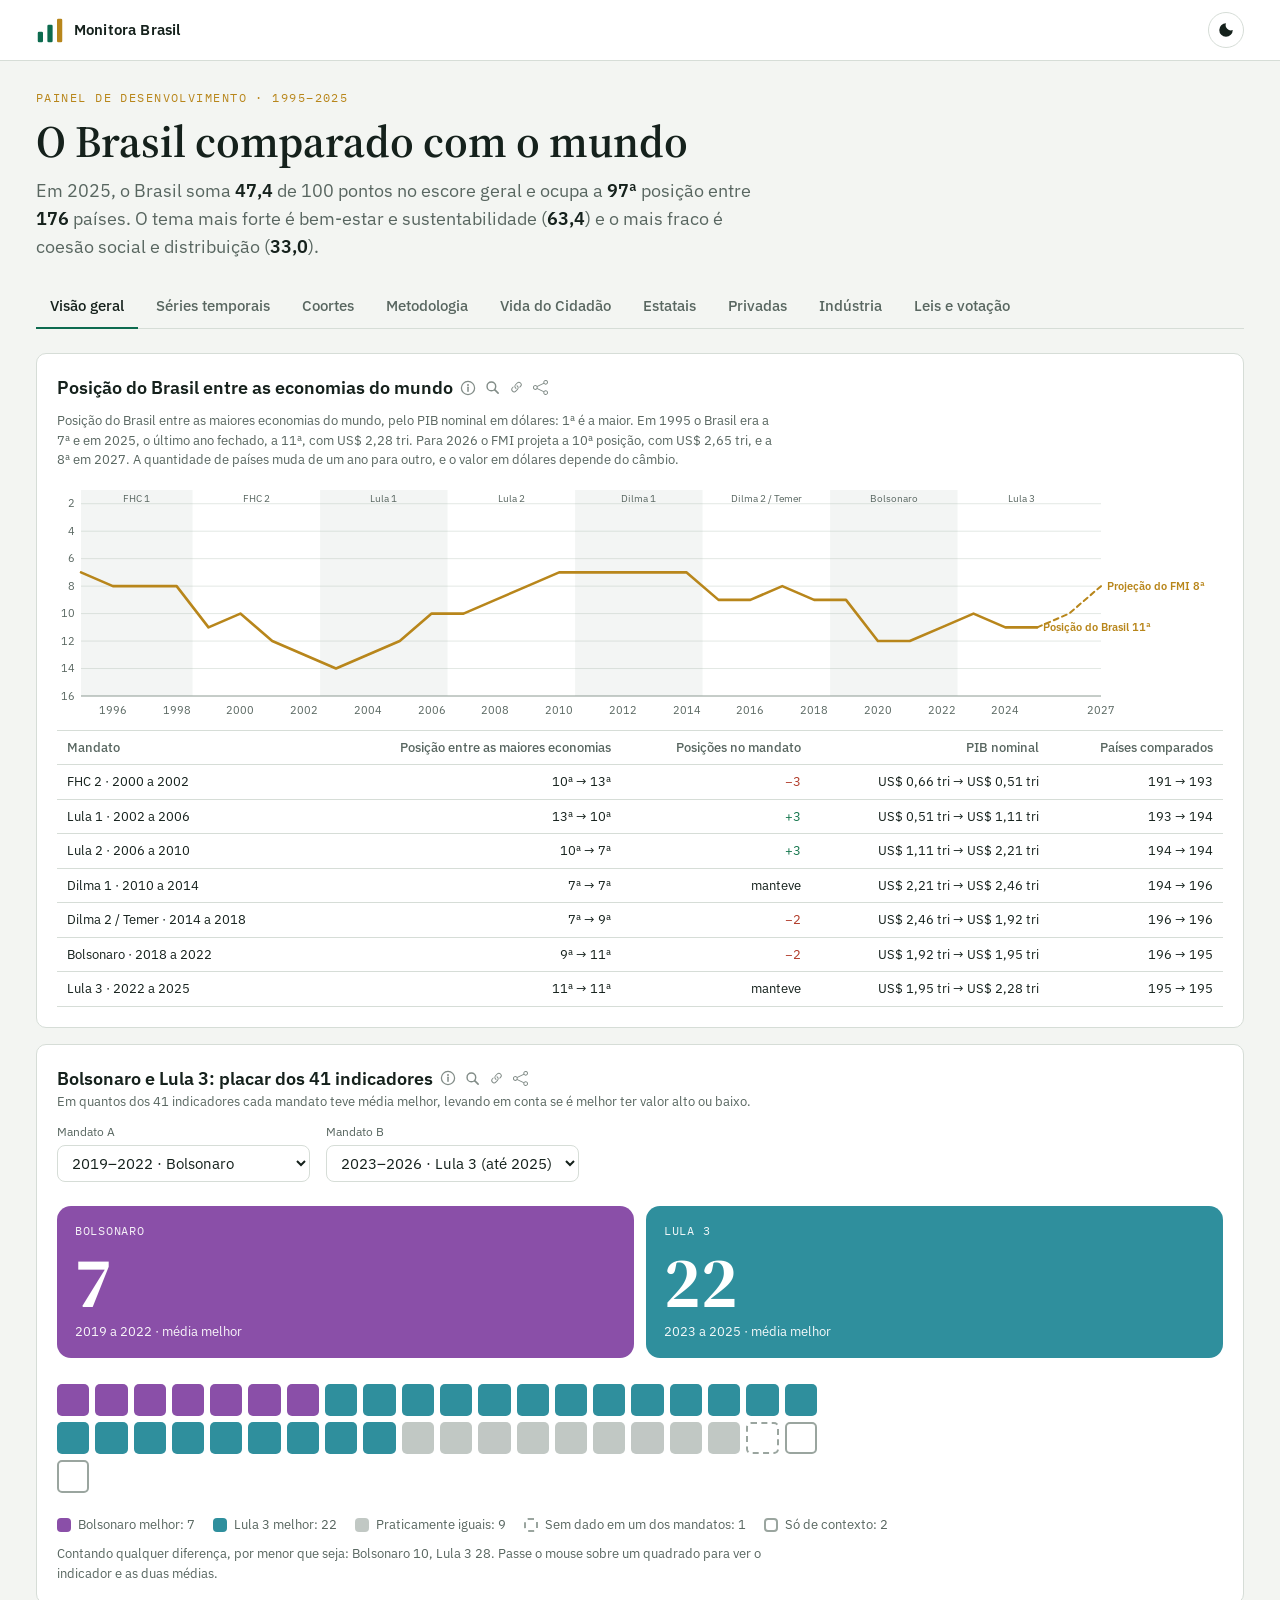
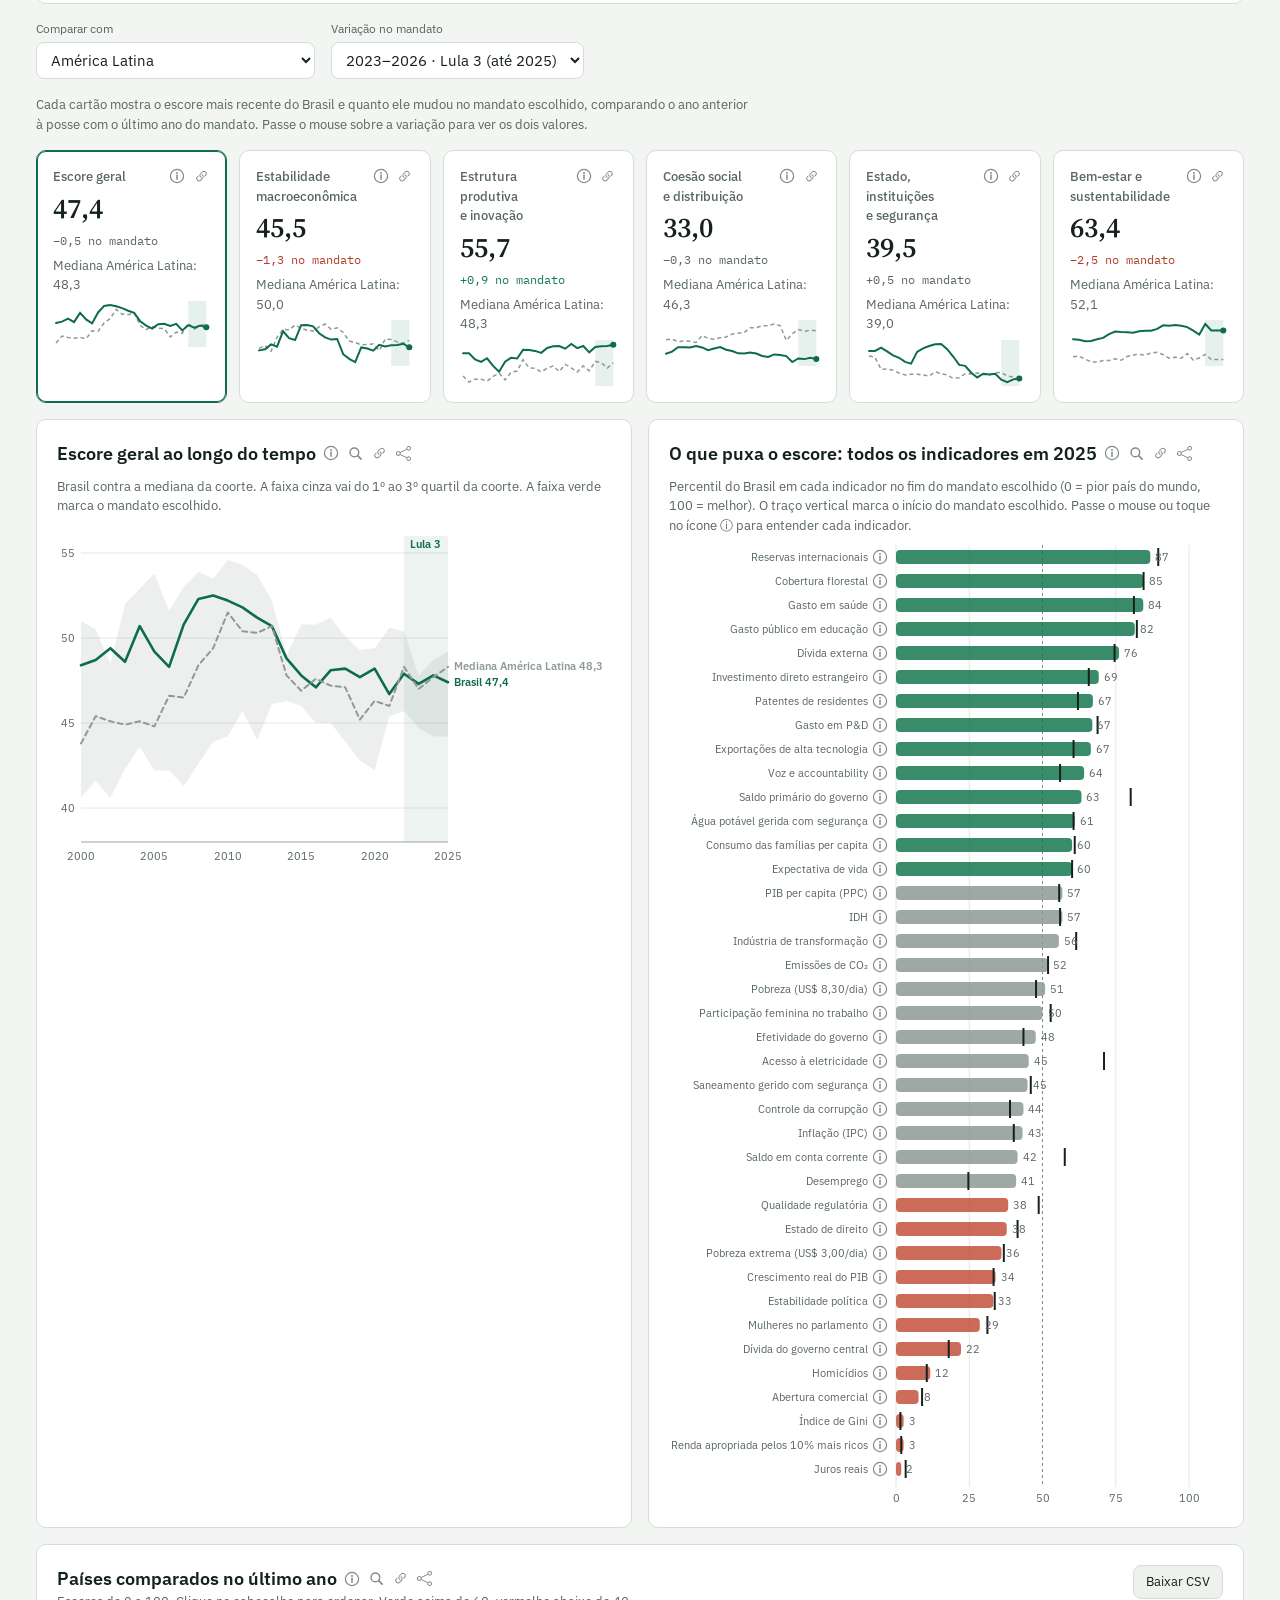
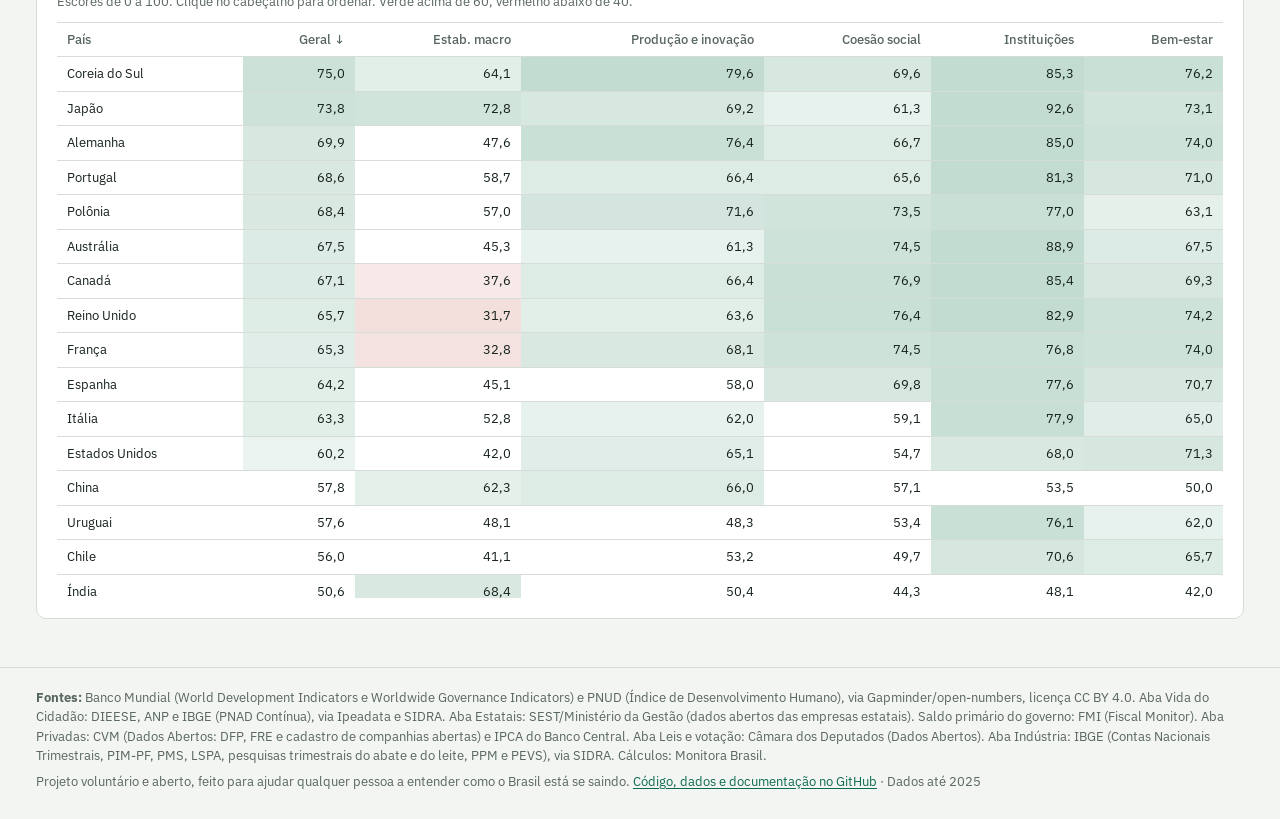
==== commit eb50a5e9: "Lupa de artigos científicos em cada cartão (OpenAlex + resumo do Groq), v1.42 Coletor semanal busca " ====
--- a/site/index.html
+++ b/site/index.html
@@ -23,7 +23,7 @@
   <link rel="preconnect" href="https://fonts.googleapis.com">
   <link rel="preconnect" href="https://fonts.gstatic.com" crossorigin>
   <link rel="stylesheet" href="https://fonts.googleapis.com/css2?family=IBM+Plex+Mono:wght@400;500&family=IBM+Plex+Sans:wght@400;500;600&family=Source+Serif+4:opsz,wght@8..60,400;8..60,600&display=swap">
-  <link rel="stylesheet" href="assets/css/styles.css?v=1.39.4">
+  <link rel="stylesheet" href="assets/css/styles.css?v=1.42">
 </head>
 <body>
   <a class="skip" href="#conteudo">Pular para o conteúdo</a>
@@ -271,7 +271,7 @@
 
     <!-- VIDA DO CIDADÃO -->
     <section class="pagina" id="vida" role="tabpanel" aria-labelledby="aba-vida" hidden>
-      <p class="nota">Quanto custa viver no Brasil: comida, combustível, gás de cozinha e as categorias de consumo da inflação oficial (roupas, eletrodomésticos, automóveis, remédios, escola e outras), comparados com a renda das pessoas. Os preços são médias nacionais e podem ser corrigidos pela inflação, para comparar anos diferentes.</p>
+      <p class="nota">Quanto custa viver no Brasil: comida, combustível, gás de cozinha e as categorias de consumo da inflação oficial (roupas, eletrodomésticos, automóveis, remédios, escola e outras), comparados com a renda das pessoas, e quantas famílias entraram e saíram do Bolsa Família. Os preços são médias nacionais e podem ser corrigidos pela inflação, para comparar anos diferentes.</p>
 
       <article class="card" data-ctx="nenhum">
         <div class="titulo-info"><h2 id="cb-hoje-titulo">Quanto custa hoje</h2><button class="info-btn" type="button" data-info-card="cb-hoje" aria-label="Como ler: Quanto custa hoje"><svg class="ico-info" viewBox="0 0 16 16" width="16" height="16" aria-hidden="true" focusable="false"><circle cx="8" cy="8" r="6.6" fill="none" stroke="currentColor" stroke-width="1.25"/><path d="M8 7.3v3.9" stroke="currentColor" stroke-width="1.5" stroke-linecap="round"/><circle cx="8" cy="4.95" r=".95" fill="currentColor"/></svg></button><button class="info-btn fonte-btn" type="button" data-fonte="fonte:precos" aria-label="Fonte original dos dados"><svg class="ico-link" xmlns="http://www.w3.org/2000/svg" width="16" height="16" fill="currentColor" viewBox="0 0 16 16" aria-hidden="true" focusable="false"><path d="M4.715 6.542 3.343 7.914a3 3 0 1 0 4.243 4.243l1.828-1.829A3 3 0 0 0 8.586 5.5L8 6.086a1 1 0 0 0-.154.199 2 2 0 0 1 .861 3.337L6.88 11.45a2 2 0 1 1-2.83-2.83l.793-.792a4 4 0 0 1-.128-1.287z"/><path d="M6.586 4.672A3 3 0 0 0 7.414 9.5l.775-.776a2 2 0 0 1-.896-3.346L9.12 3.55a2 2 0 1 1 2.83 2.83l-.793.792c.112.42.155.855.128 1.287l1.372-1.372a3 3 0 1 0-4.243-4.243z"/></svg></button></div>
@@ -394,6 +394,41 @@
           </table>
         </div>
       </article>
+      <article class="card" data-ctx="nenhum" id="bf">
+        <div class="titulo-info"><h2>Bolsa Família: famílias que entraram e saíram</h2><button class="info-btn" type="button" data-info-card="bf-tabela" aria-label="Como ler: Bolsa Família: famílias que entraram e saíram"><svg class="ico-info" viewBox="0 0 16 16" width="16" height="16" aria-hidden="true" focusable="false"><circle cx="8" cy="8" r="6.6" fill="none" stroke="currentColor" stroke-width="1.25"/><path d="M8 7.3v3.9" stroke="currentColor" stroke-width="1.5" stroke-linecap="round"/><circle cx="8" cy="4.95" r=".95" fill="currentColor"/></svg></button><button class="info-btn fonte-btn" type="button" data-fonte="fonte:bolsa" aria-label="Fonte original dos dados"><svg class="ico-link" xmlns="http://www.w3.org/2000/svg" width="16" height="16" fill="currentColor" viewBox="0 0 16 16" aria-hidden="true" focusable="false"><path d="M4.715 6.542 3.343 7.914a3 3 0 1 0 4.243 4.243l1.828-1.829A3 3 0 0 0 8.586 5.5L8 6.086a1 1 0 0 0-.154.199 2 2 0 0 1 .861 3.337L6.88 11.45a2 2 0 1 1-2.83-2.83l.793-.792a4 4 0 0 1-.128-1.287z"/><path d="M6.586 4.672A3 3 0 0 0 7.414 9.5l.775-.776a2 2 0 0 1-.896-3.346L9.12 3.55a2 2 0 1 1 2.83 2.83l-.793.792c.112.42.155.855.128 1.287l1.372-1.372a3 3 0 1 0-4.243-4.243z"/></svg></button></div>
+        <p class="nota" id="bf-nota">Carregando os dados do Bolsa Família…</p>
+        <div class="controles">
+          <label class="ctl">Ver por <select id="bf-ver"><option value="mandato">mandato</option><option value="ano">ano</option></select></label>
+        </div>
+        <div class="tabela-box">
+          <table id="bf-table">
+            <thead><tr>
+              <th scope="col">Período</th>
+              <th scope="col" class="some-p">Famílias no início</th>
+              <th scope="col">Entraram</th>
+              <th scope="col">Saíram</th>
+              <th scope="col">Saldo</th>
+              <th scope="col">Famílias no fim</th>
+              <th scope="col" class="some-p">Das famílias do início, saíram</th>
+            </tr></thead>
+            <tbody></tbody>
+          </table>
+        </div>
+      </article>
+
+      <article class="card">
+        <div class="card-topo">
+          <div>
+            <div class="titulo-info"><h2>Bolsa Família mês a mês</h2><button class="info-btn" type="button" data-info-card="bf-serie" aria-label="Como ler: Bolsa Família mês a mês"><svg class="ico-info" viewBox="0 0 16 16" width="16" height="16" aria-hidden="true" focusable="false"><circle cx="8" cy="8" r="6.6" fill="none" stroke="currentColor" stroke-width="1.25"/><path d="M8 7.3v3.9" stroke="currentColor" stroke-width="1.5" stroke-linecap="round"/><circle cx="8" cy="4.95" r=".95" fill="currentColor"/></svg></button><button class="info-btn fonte-btn" type="button" data-fonte="fonte:bolsa" aria-label="Fonte original dos dados"><svg class="ico-link" xmlns="http://www.w3.org/2000/svg" width="16" height="16" fill="currentColor" viewBox="0 0 16 16" aria-hidden="true" focusable="false"><path d="M4.715 6.542 3.343 7.914a3 3 0 1 0 4.243 4.243l1.828-1.829A3 3 0 0 0 8.586 5.5L8 6.086a1 1 0 0 0-.154.199 2 2 0 0 1 .861 3.337L6.88 11.45a2 2 0 1 1-2.83-2.83l.793-.792a4 4 0 0 1-.128-1.287z"/><path d="M6.586 4.672A3 3 0 0 0 7.414 9.5l.775-.776a2 2 0 0 1-.896-3.346L9.12 3.55a2 2 0 1 1 2.83 2.83l-.793.792c.112.42.155.855.128 1.287l1.372-1.372a3 3 0 1 0-4.243-4.243z"/></svg></button></div>
+            <p class="nota" id="bf-serie-nota"></p>
+          </div>
+          <div class="controles">
+            <label class="ctl">Mostrar <select id="bf-serie-ver"><option value="fluxo">entradas e saídas</option><option value="total">total de famílias</option></select></label>
+            <label class="ctl">Desde <select id="bf-y0"></select></label>
+          </div>
+        </div>
+        <div class="grafico alto" id="bf-chart"></div>
+      </article>
     </section>
 
     <!-- ESTATAIS -->
@@ -572,6 +607,39 @@
     <!-- LEIS E VOTAÇÃO -->
     <section class="pagina" id="leis" role="tabpanel" aria-labelledby="aba-leis" hidden>
       <p class="nota">O que o Plenário da Câmara dos Deputados votou e como votou cada deputado, desde 2019, atualizado em tempo real com a API da Câmara. As votações nominais, feitas no painel eletrônico, trazem o voto de cada deputado. As simbólicas sobre o texto dos projetos também aparecem, mas sem votos individuais, que a Câmara não registra. Clique no nome de um projeto para ver os detalhes dele.</p>
+      <article class="card" data-ctx="nenhum" id="consultas">
+        <div class="titulo-info"><h2>Consultas públicas abertas</h2><button class="info-btn" type="button" data-info-card="consultas" aria-label="Como ler: consultas públicas abertas"><svg class="ico-info" viewBox="0 0 16 16" width="16" height="16" aria-hidden="true" focusable="false"><circle cx="8" cy="8" r="6.6" fill="none" stroke="currentColor" stroke-width="1.25"/><path d="M8 7.3v3.9" stroke="currentColor" stroke-width="1.5" stroke-linecap="round"/><circle cx="8" cy="4.95" r=".95" fill="currentColor"/></svg></button><button class="info-btn fonte-btn" type="button" data-fonte="fonte:consultas" aria-label="Fonte original dos dados"><svg class="ico-link" xmlns="http://www.w3.org/2000/svg" width="16" height="16" fill="currentColor" viewBox="0 0 16 16" aria-hidden="true" focusable="false"><path d="M4.715 6.542 3.343 7.914a3 3 0 1 0 4.243 4.243l1.828-1.829A3 3 0 0 0 8.586 5.5L8 6.086a1 1 0 0 0-.154.199 2 2 0 0 1 .861 3.337L6.88 11.45a2 2 0 1 1-2.83-2.83l.793-.792a4 4 0 0 1-.128-1.287z"/><path d="M6.586 4.672A3 3 0 0 0 7.414 9.5l.775-.776a2 2 0 0 1-.896-3.346L9.12 3.55a2 2 0 1 1 2.83 2.83l-.793.792c.112.42.155.855.128 1.287l1.372-1.372a3 3 0 1 0-4.243-4.243z"/></svg></button></div>
+        <p class="nota" id="cons-nota">Projetos em tramitação no Congresso em que qualquer pessoa pode votar a favor ou contra, no Senado (e-Cidadania) e na Câmara (Enquetes). O botão leva à página oficial de votação.</p>
+        <div class="controles">
+          <label class="ctl">Casa <select id="cons-casa">
+            <option value="todas">Senado e Câmara</option>
+            <option value="senado">Senado (e-Cidadania)</option>
+            <option value="camara">Câmara (Enquetes)</option>
+          </select></label>
+          <label class="ctl">Tipo <select id="cons-tipo"></select></label>
+          <label class="ctl">Ordenar por <select id="cons-ordem">
+            <option value="votos">Mais votados</option>
+            <option value="favor">Mais apoio (% a favor)</option>
+            <option value="contra">Mais rejeição (% contra)</option>
+            <option value="dividido">Mais divididos</option>
+          </select></label>
+          <label class="ctl ctl-busca">Buscar projeto ou assunto <input type="search" id="cons-busca" placeholder="Ex.: PEC 12, imposto, armas" autocomplete="off"></label>
+        </div>
+        <p class="nota carregando-texto" id="cons-status">Consultando o Senado e a Câmara…</p>
+        <div class="tabela-box">
+          <table id="cons-table">
+            <thead><tr>
+              <th scope="col">Projeto</th><th scope="col" class="some-p">Casa</th>
+              <th scope="col">A favor</th><th scope="col">Contra</th><th scope="col" class="some-p">Opinião do público</th>
+              <th scope="col" class="some-p">Votar</th>
+            </tr></thead>
+            <tbody></tbody>
+          </table>
+        </div>
+        <p class="so-tela"><button type="button" class="botao" id="cons-mais" hidden>Mostrar mais</button></p>
+        <p class="nota">As consultas não são pesquisas de opinião: vota quem quer, com cadastro, e o resultado não obriga os parlamentares. Na Câmara, "a favor" soma "concordo totalmente" e "concordo na maior parte", e "contra" soma as duas formas de discordar.</p>
+      </article>
+
       <p class="nota carregando-texto" id="leis-status">Carregando as votações…</p>
 
       <article class="card" data-ctx="proprio">
@@ -652,7 +720,7 @@
           <p class="nota" id="leis-pres-nota"></p>
           <div class="tabela-box">
             <table id="leis-pres-part">
-              <thead><tr><th scope="col">Partido</th><th scope="col">A favor</th><th scope="col">Contra</th><th scope="col">Presentes</th></tr></thead>
+              <thead><tr><th scope="col">Partido</th><th scope="col">Presentes</th></tr></thead>
               <tbody></tbody>
             </table>
           </div>
@@ -778,6 +846,14 @@
         </div>
       </article>
     </section>
+    <dialog id="art-dlg" class="dlg" aria-labelledby="art-dlg-titulo">
+      <div class="dlg-topo">
+        <h2 id="art-dlg-titulo">O que dizem as pesquisas</h2>
+        <button type="button" class="botao" id="art-dlg-fechar" aria-label="Fechar">Fechar</button>
+      </div>
+      <div id="art-dlg-corpo" class="dlg-corpo"></div>
+      <p class="nota dlg-fonte">Artigos encontrados na <a href="https://openalex.org" target="_blank" rel="noopener">OpenAlex</a>, base aberta de pesquisas acadêmicas, pelo tema do cartão. Resumo gerado por inteligência artificial (Groq, Llama 3.3) só a partir dos resumos destes artigos: confira nas fontes antes de citar.</p>
+    </dialog>
   </main>
 
   <footer class="rodape">
@@ -792,6 +868,6 @@
 
   <script src="assets/js/d3.v7.9.0.min.js"></script>
   <script src="assets/js/html-to-image.v1.11.11.min.js"></script>
-  <script src="assets/js/app.js?v=1.39.4"></script>
+  <script src="assets/js/app.js?v=1.42"></script>
 </body>
 </html>
--- a/site/assets/css/styles.css
+++ b/site/assets/css/styles.css
@@ -364,3 +364,42 @@
 .ic-leg b { color: var(--fg); font-weight: 600; }
 .placar-barra .pres, .waffle-leg .pl-pres { background: var(--accent); }
 .waffle-leg .pl-aus { background: var(--grid); border: 1px solid var(--axis); }
+.leis-aviso { margin: .4rem 0 .8rem; padding: .7rem .9rem; border-left: 3px solid var(--accent); background: color-mix(in srgb, var(--accent) 7%, var(--panel)); border-radius: 0 6px 6px 0; font-size: var(--t-sm); line-height: 1.5; }
+
+/* Leis e votação: consultas públicas */
+#cons-table td.cons-proj b { display: block; }
+#cons-table td.cons-proj span { display: block; color: var(--muted); font-size: var(--t-sm); }
+#cons-table td.cons-num { white-space: nowrap; font-variant-numeric: tabular-nums; }
+#cons-table .cons-barra { display: flex; height: 10px; width: 140px; border-radius: 5px; overflow: hidden; background: var(--grid); }
+#cons-table .cons-barra span:first-child { background: var(--ok); }
+#cons-table .cons-barra span:last-child { background: var(--bad); margin-left: auto; }
+#cons-table .cons-pct { font-size: var(--t-xs); color: var(--muted); margin-top: 3px; white-space: nowrap; }
+#cons-table a.botao { text-decoration: none; display: inline-block; }
+#cons-table a.botao.principal { background: var(--accent); border-color: var(--accent); color: #fff; }
+.prop-links a.botao.principal { background: var(--accent); border-color: var(--accent); color: #fff; text-decoration: none; }
+#cons-table td.cons-proj { white-space: normal; text-align: left; min-width: 280px; }
+#cons-table td.cons-proj .prop-link { display: block; }
+#cons-table th:first-child { text-align: left; }
+@media (max-width: 640px) { #cons-table td.cons-proj { min-width: 165px; } #cons-table th, #cons-table td { padding-left: 6px; padding-right: 6px; } }
+#cons-table .cons-btn-p { display: none; }
+@media (max-width: 640px) { #cons-table .cons-btn-p { display: inline-block; margin-top: 6px; } }
+
+/* Vida do Cidadão: Bolsa Família */
+#bf-table td.bf-per { text-align: left; white-space: normal; }
+#bf-table td.bf-per b { display: block; }
+#bf-table td.bf-per span { display: block; font-size: var(--t-xs); color: var(--muted); }
+#bf-table th:first-child { text-align: left; }
+
+/* Lupa: artigos científicos */
+.lupa-btn { cursor: pointer; }
+.lupa-btn:hover, .lupa-btn:focus-visible { color: var(--accent); opacity: 1; }
+.art-resumo { border-left: 3px solid var(--accent); background: color-mix(in srgb, var(--accent) 7%, var(--panel)); padding: 10px 14px; border-radius: 0 6px 6px 0; }
+.art-resumo p { margin: 0; line-height: 1.55; }
+.art-resumo .art-rotulo { font-size: var(--t-xs); color: var(--muted); text-transform: uppercase; letter-spacing: .04em; margin-bottom: 6px; }
+.art-cit { display: inline-block; min-width: 1.3em; margin: 0 1px; padding: 0 4px; border-radius: 4px; font-size: var(--t-xs); text-align: center; vertical-align: 1px; text-decoration: none; background: color-mix(in srgb, var(--accent) 18%, var(--panel)); color: var(--fg); }
+.art-lista { margin: 4px 0 0; padding-left: 1.4rem; display: grid; gap: 12px; }
+.art-lista li { line-height: 1.4; scroll-margin: 80px; }
+.art-titulo { font-weight: 600; }
+.art-meta, .art-trecho { display: block; font-size: var(--t-sm); color: var(--muted); }
+.art-trecho { margin-top: 3px; font-size: var(--t-xs); }
+.art-pdf { font-size: var(--t-sm); }
